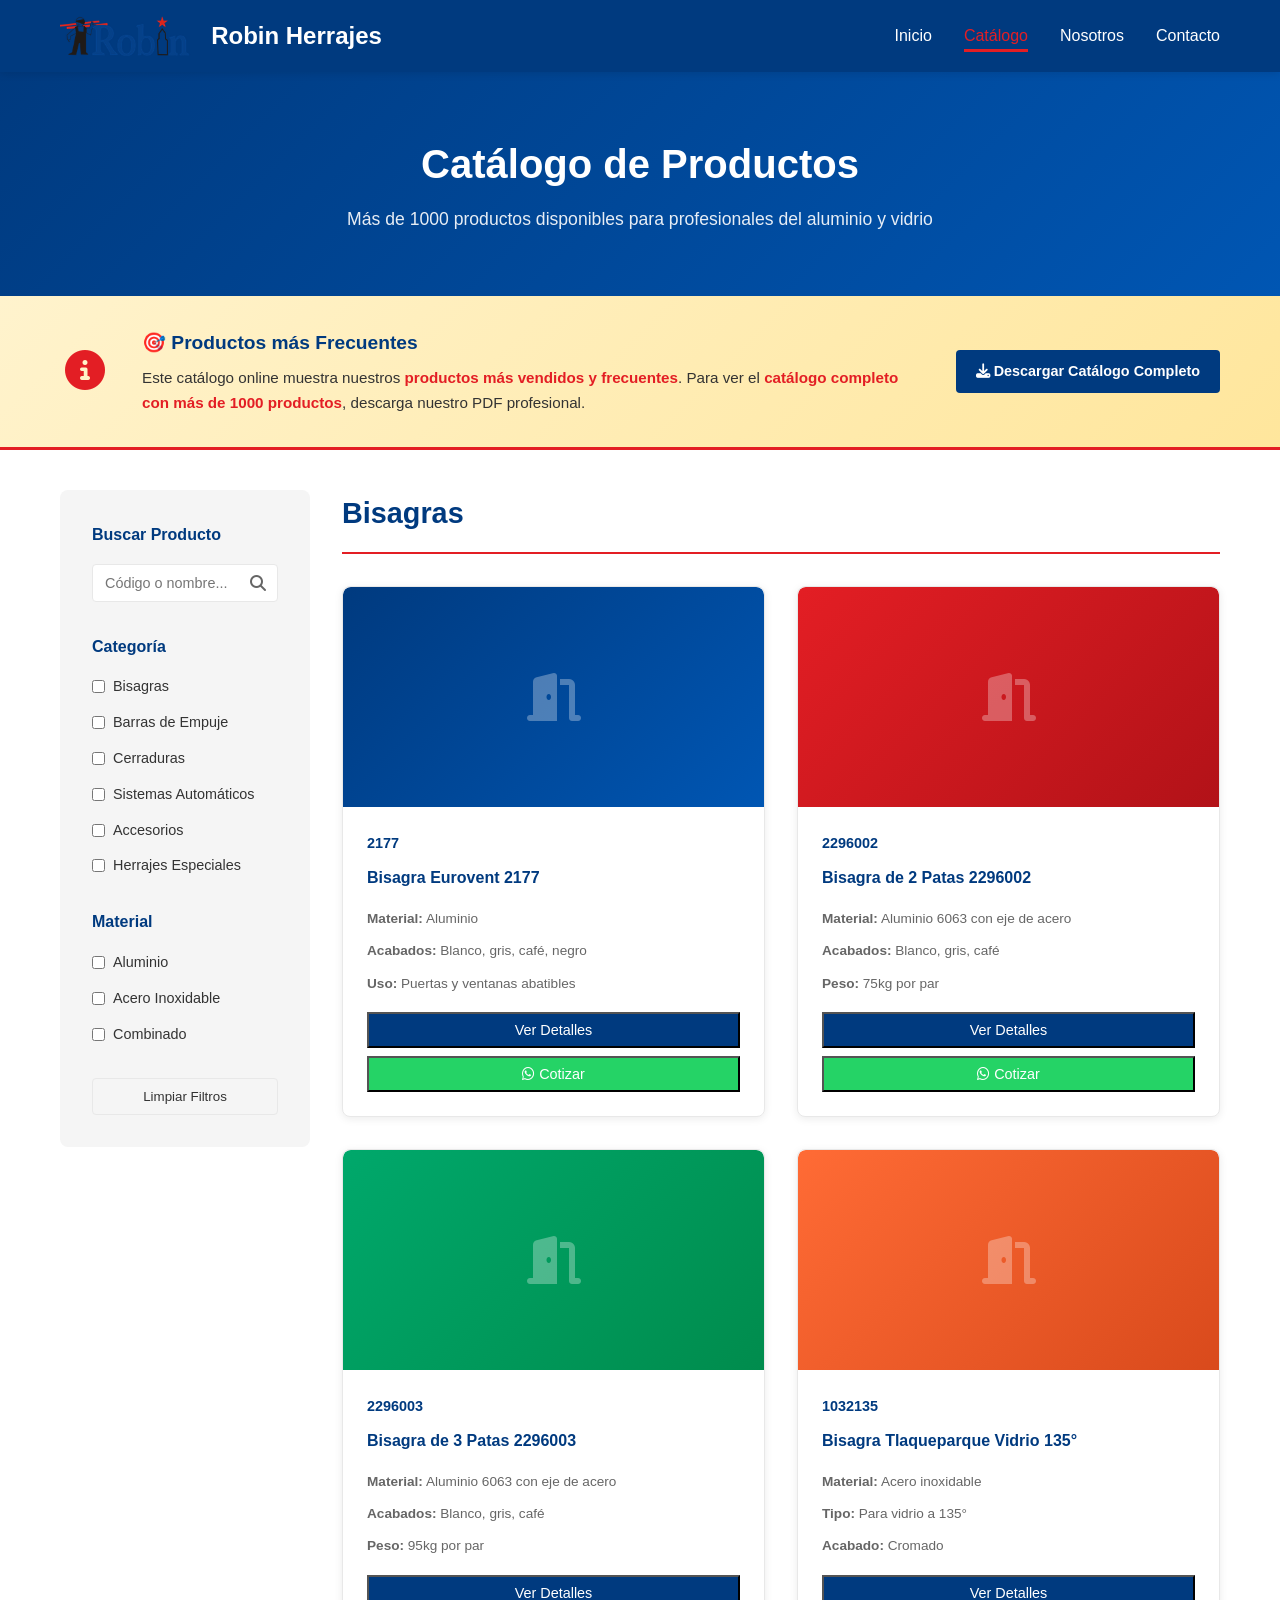
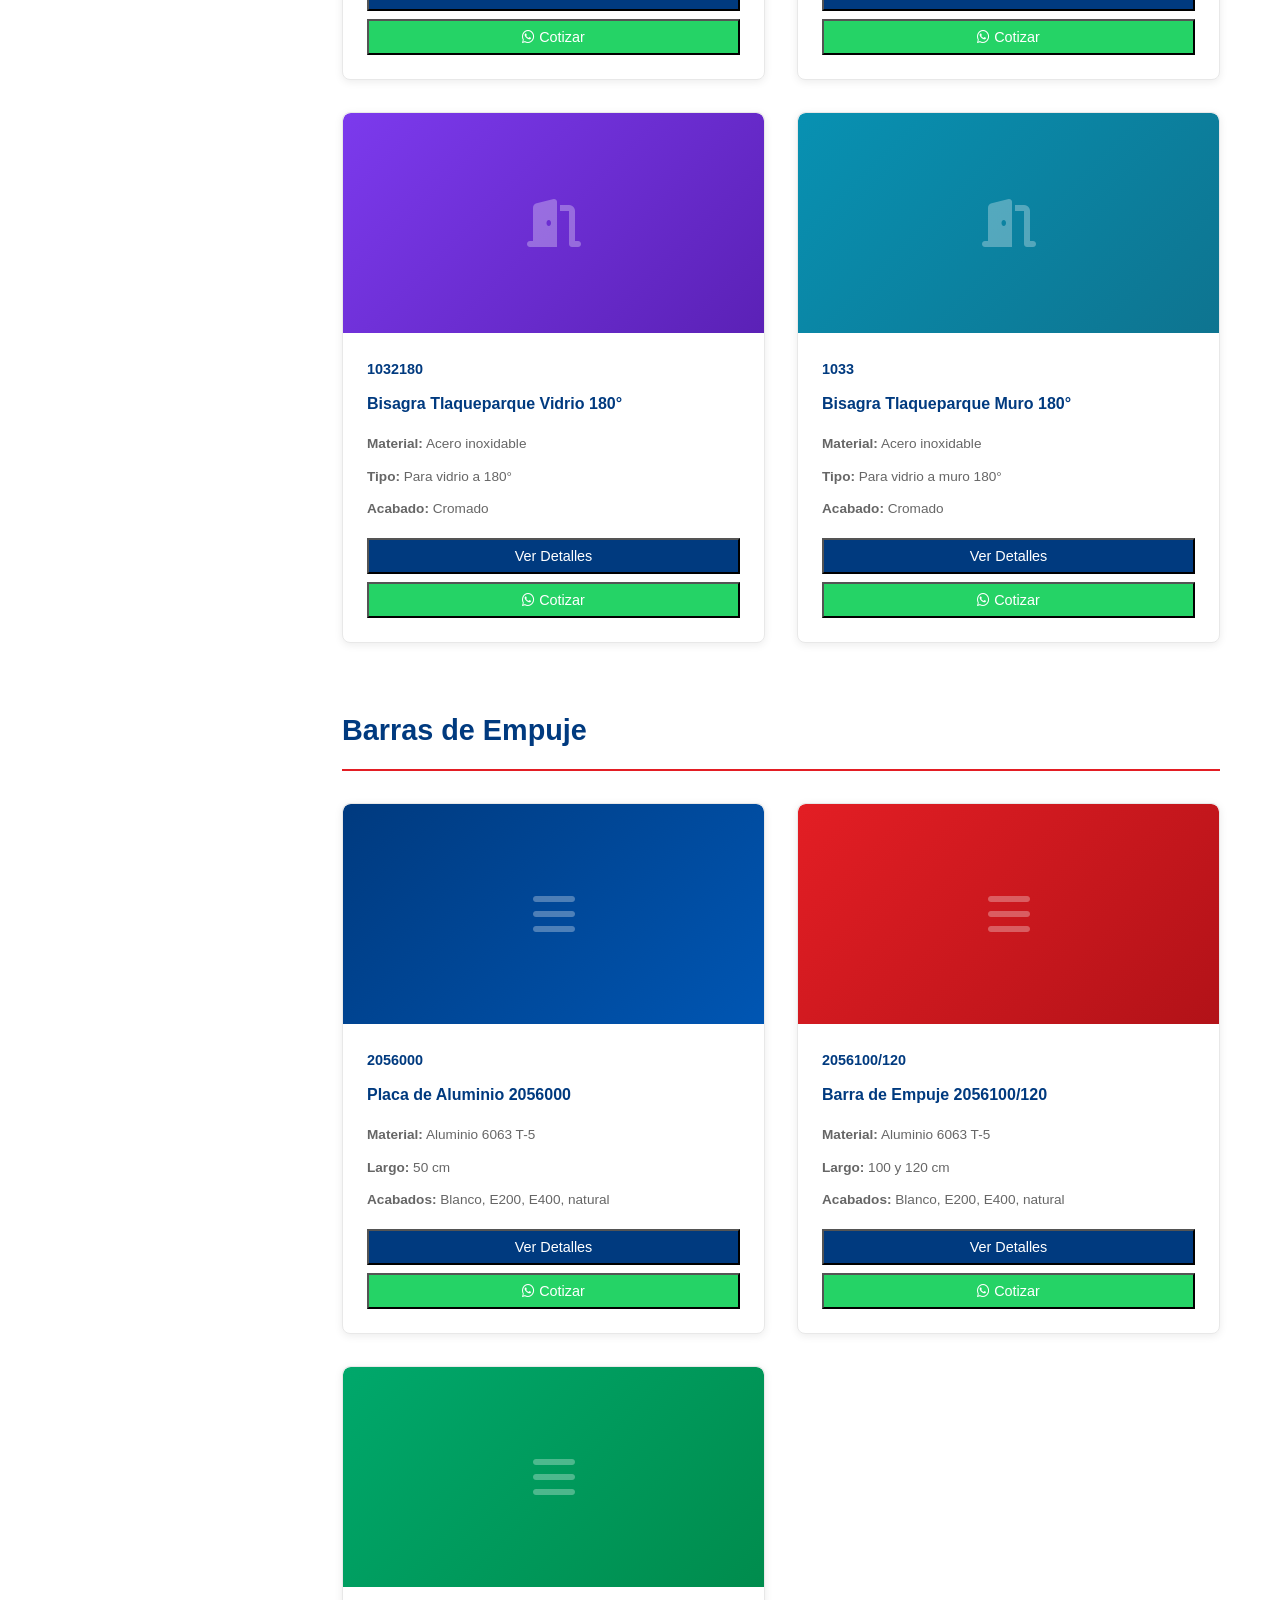
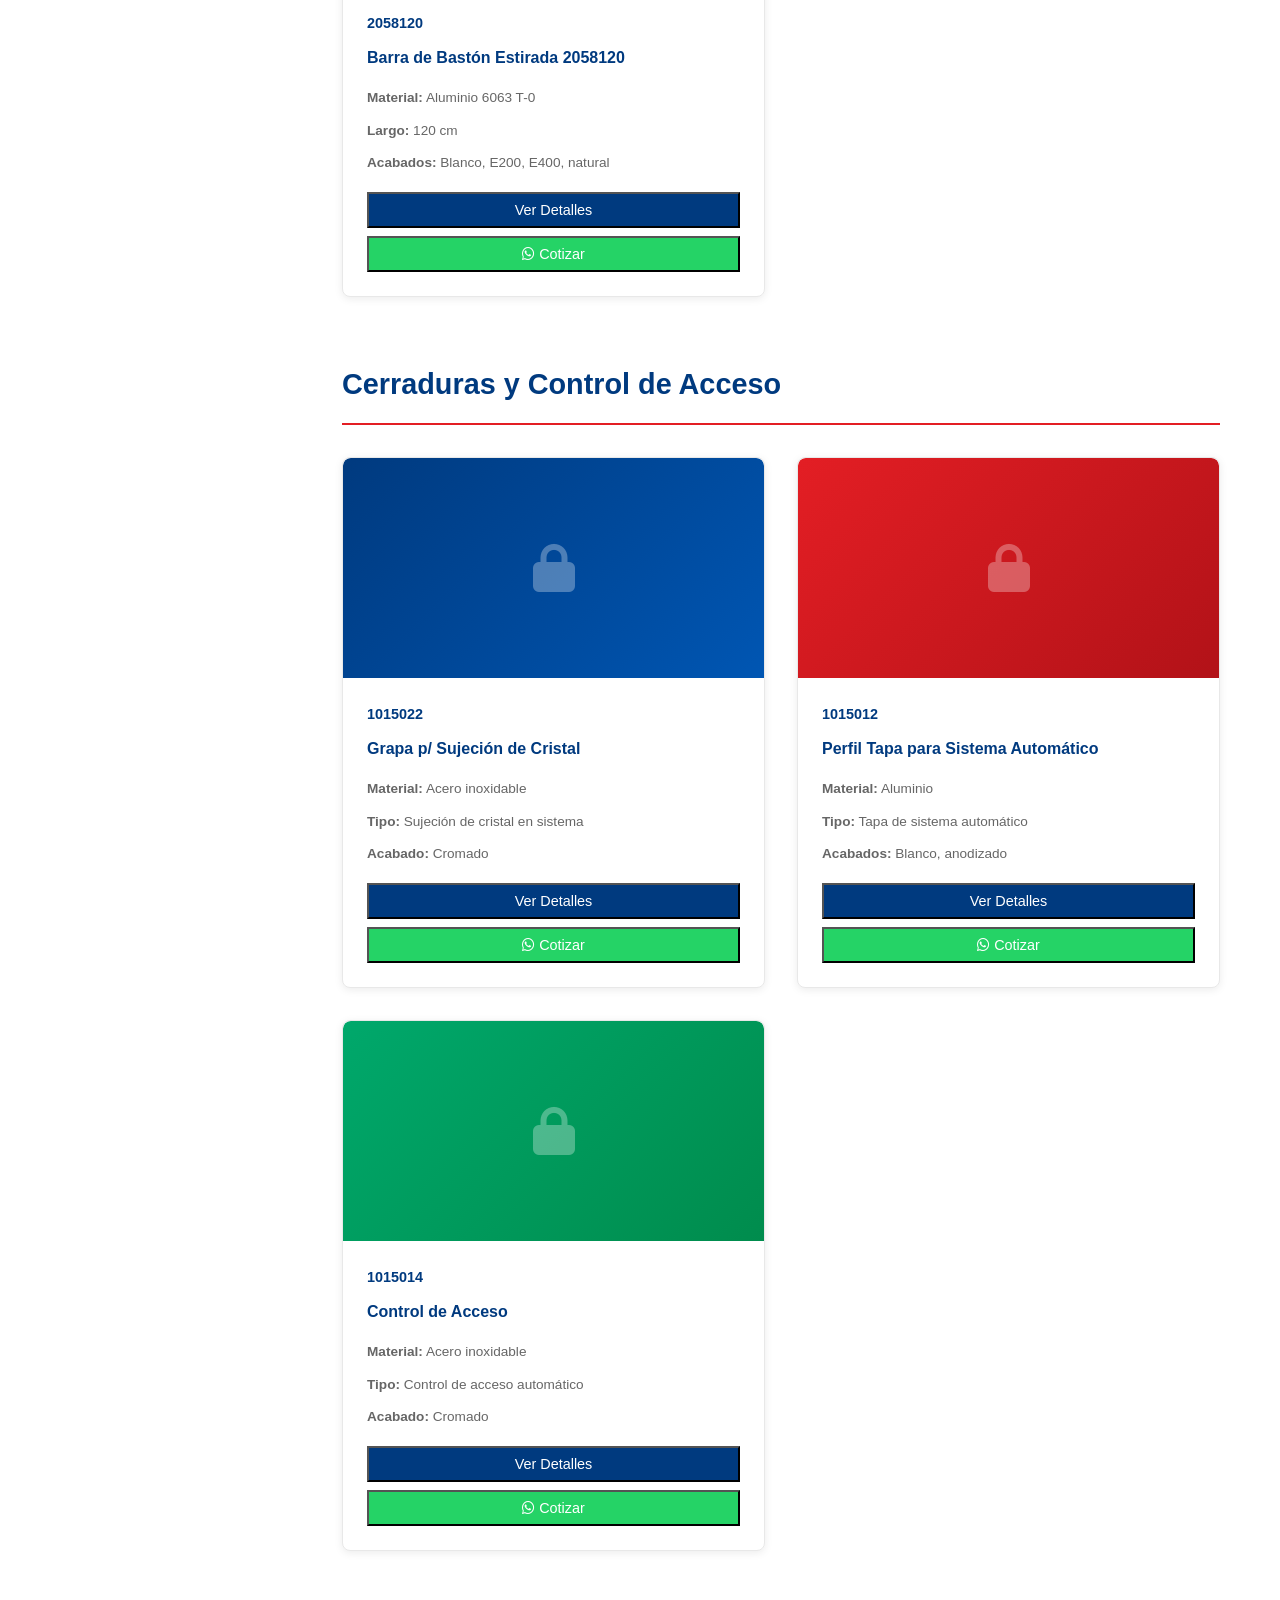
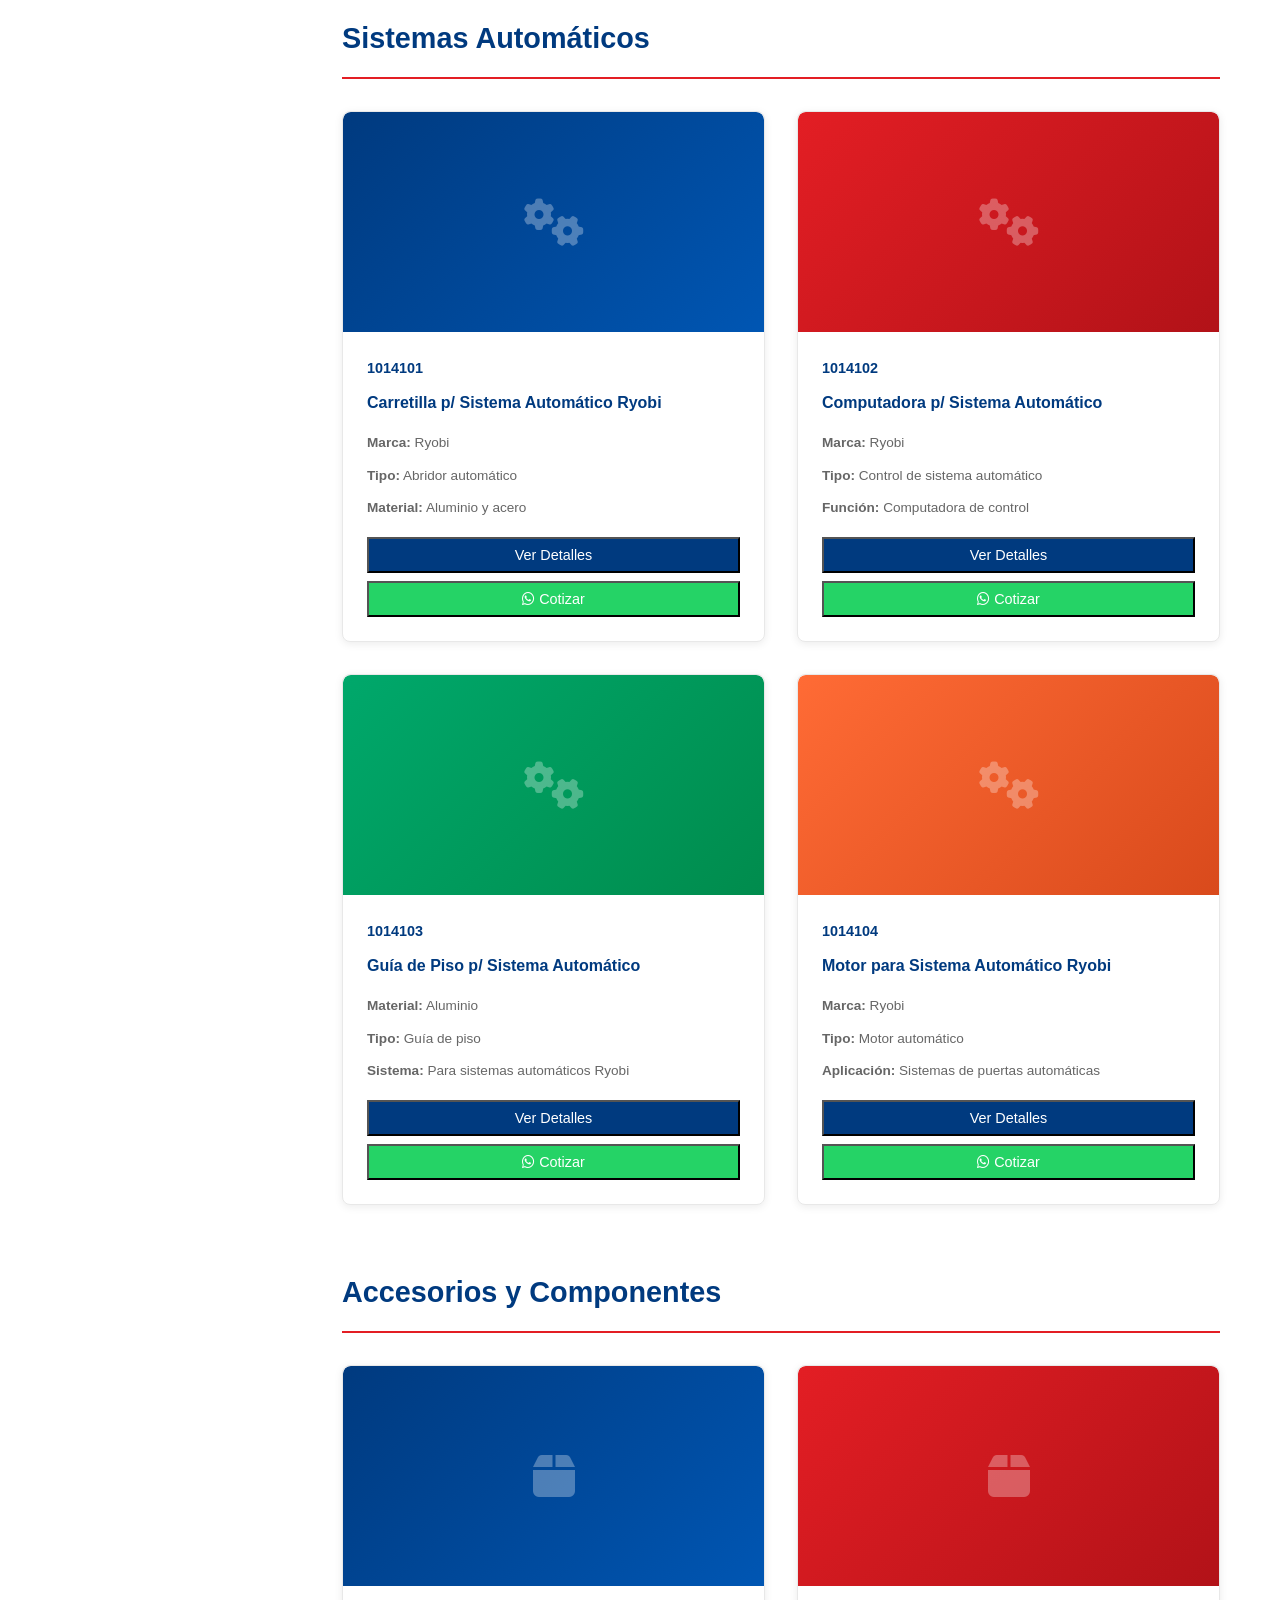
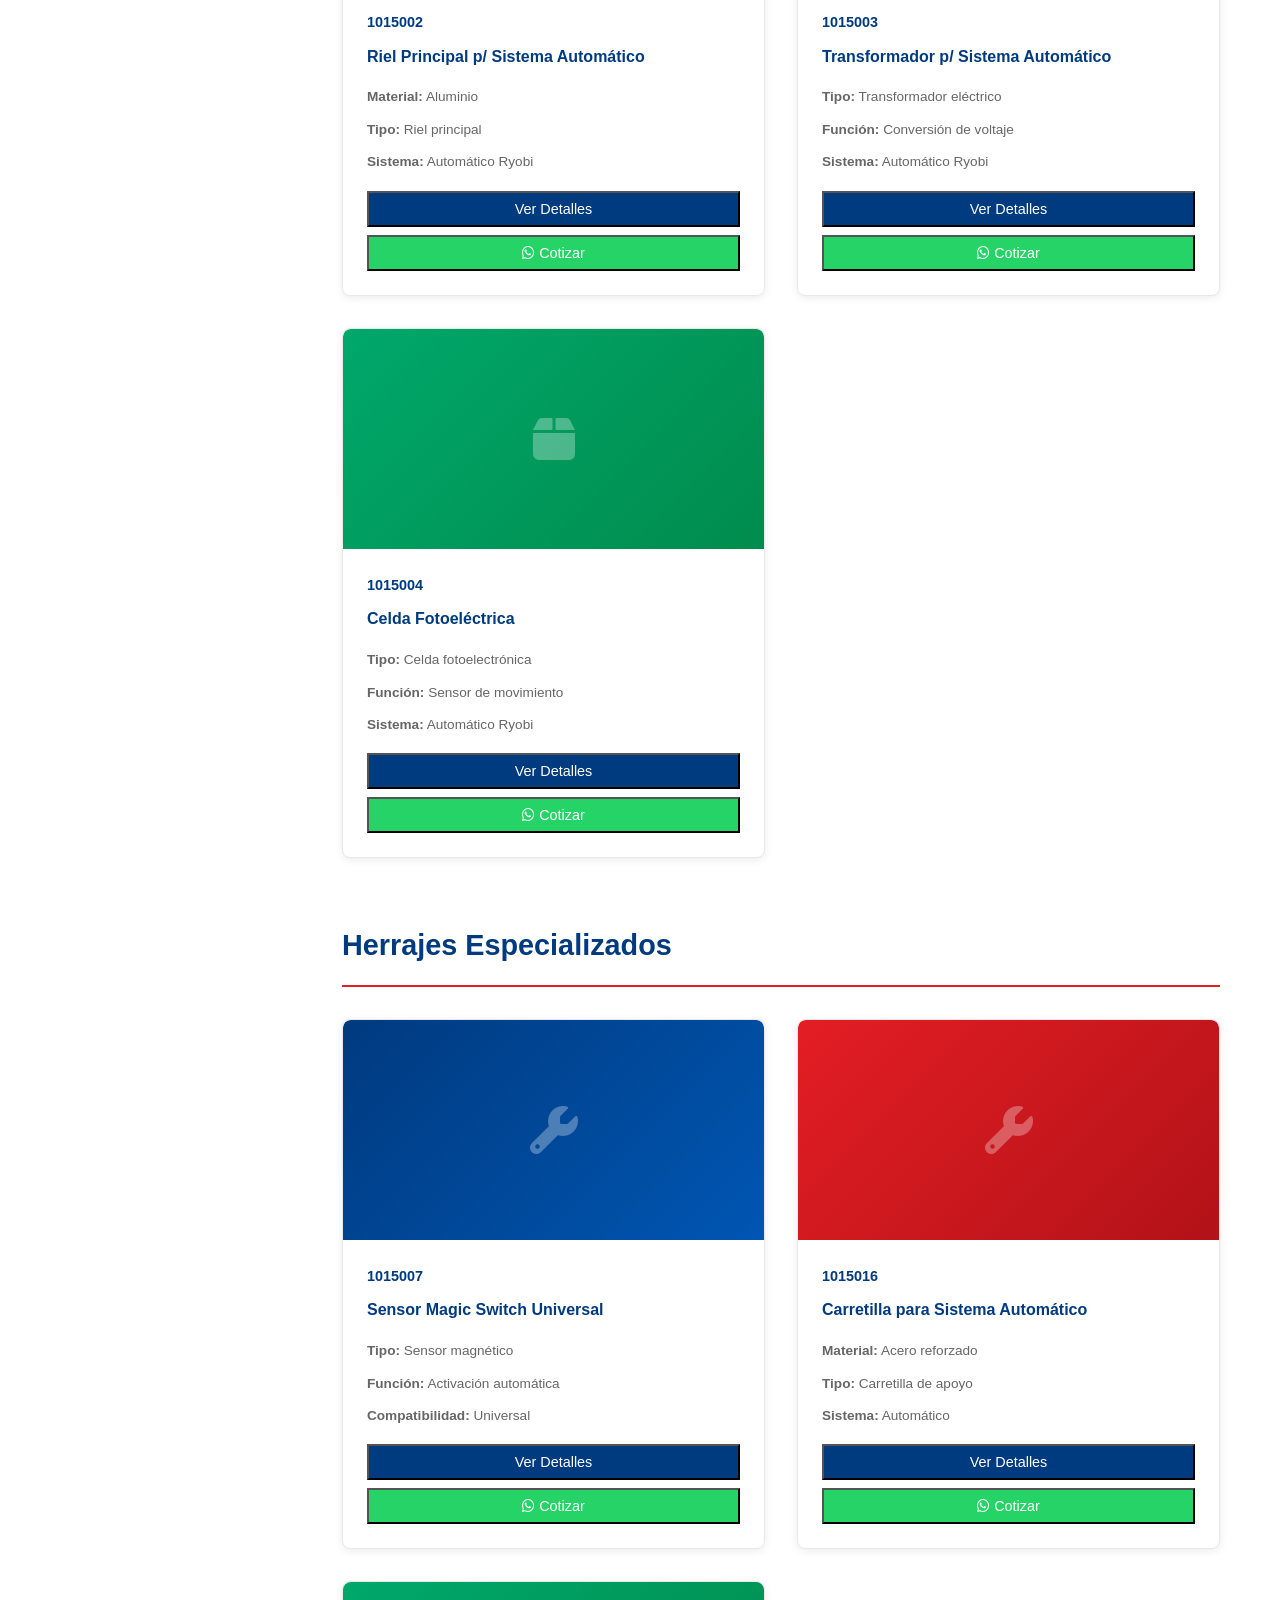
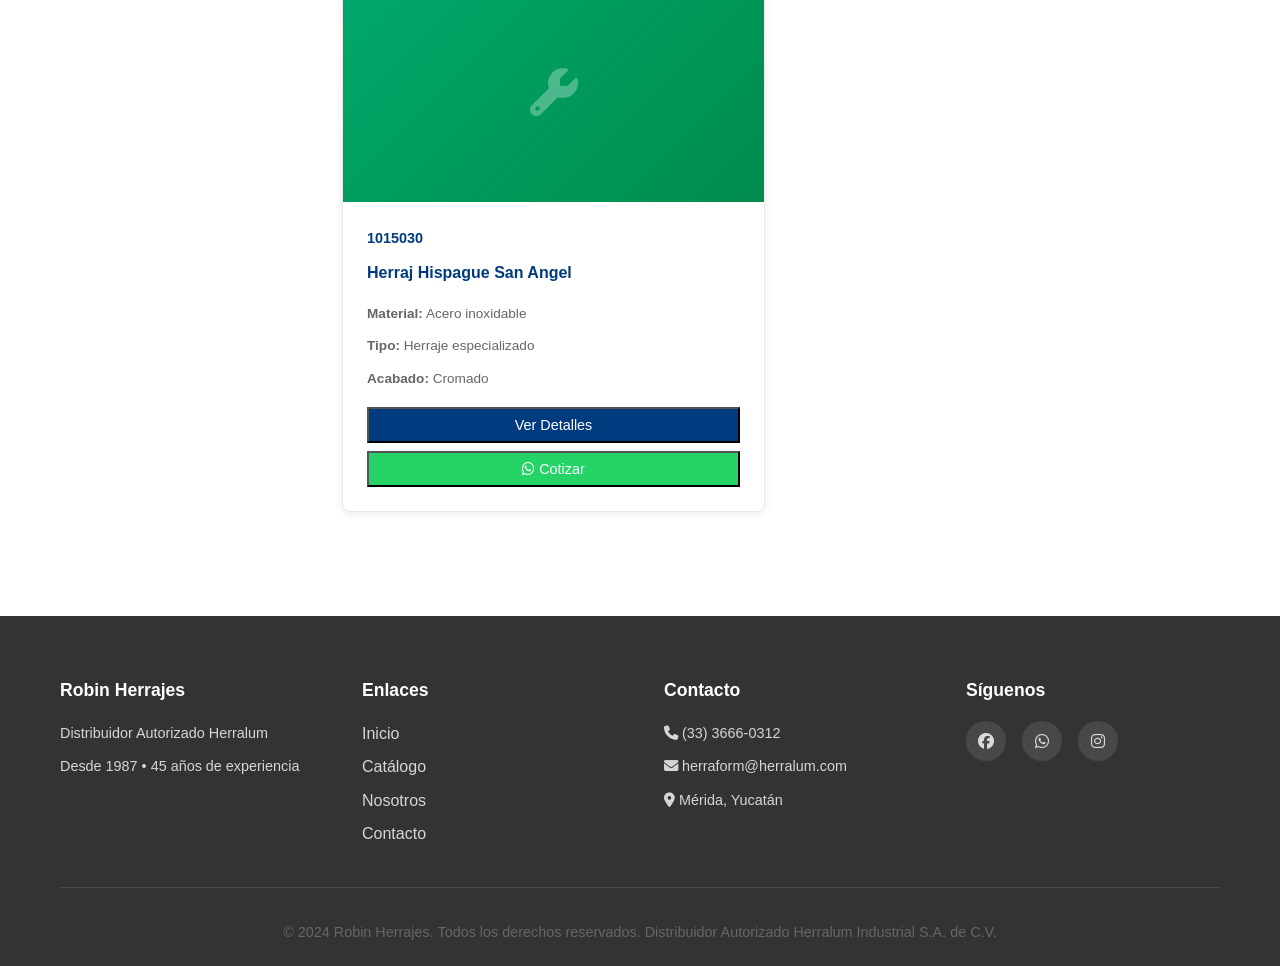
==== catalogo.html @ 3e4e1e74 "Add files via upload" ====
<!DOCTYPE html>
<html lang="es">
<head>
    <meta charset="UTF-8">
    <meta name="viewport" content="width=device-width, initial-scale=1.0">
    <meta name="description" content="Catálogo completo de herrajes para aluminio y vidrio - Robin Herrajes">
    <title>Catálogo - Robin Herrajes</title>
    <link rel="stylesheet" href="css/estilos.css">
    <link rel="stylesheet" href="https://cdnjs.cloudflare.com/ajax/libs/font-awesome/6.4.0/css/all.min.css">
</head>
<body>

<!-- HEADER -->
<header class="header">
    <nav class="navbar">
        <div class="container">
            <div class="logo">
                <img src="img/logo.png" alt="Robin" style="height: 40px; margin-right: 10px;">
                <span>Robin Herrajes</span>
            </div>
            <ul class="nav-menu">
                <li><a href="index.html">Inicio</a></li>
                <li><a href="catalogo.html" class="active">Catálogo</a></li>
                <li><a href="sobre-nosotros.html">Nosotros</a></li>
                <li><a href="contacto.html">Contacto</a></li>
            </ul>
            <div class="hamburger">
                <span></span>
                <span></span>
                <span></span>
            </div>
        </div>
    </nav>
</header>

<!-- PAGE HEADER -->
<section class="page-header">
    <div class="container">
        <h1>Catálogo de Productos</h1>
        <p>Más de 1000 productos disponibles para profesionales del aluminio y vidrio</p>
    </div>
</section>

<!-- BANNER INFORMATIVO -->
<section class="catalogo-banner-info">
    <div class="container">
        <div class="banner-content">
            <div class="banner-icon">
                <i class="fas fa-info-circle"></i>
            </div>
            <div class="banner-text">
                <h3>🎯 Productos más Frecuentes</h3>
                <p>Este catálogo online muestra nuestros <strong>productos más vendidos y frecuentes</strong>. Para ver el <strong>catálogo completo con más de 1000 productos</strong>, descarga nuestro PDF profesional.</p>
            </div>
            <div class="banner-action">
                <a href="#" class="btn btn-primary btn-sm">
                    <i class="fas fa-download"></i> Descargar Catálogo Completo
                </a>
            </div>
        </div>
    </div>
</section>

<!-- MAIN CATALOG -->
<section class="catalogo-section">
    <div class="container">
        <div class="catalogo-wrapper">
            
            <!-- SIDEBAR FILTROS -->
            <aside class="filtros-sidebar">
                <div class="filtro-group">
                    <h3>Buscar Producto</h3>
                    <div class="search-box">
                        <input type="text" id="buscador" placeholder="Código o nombre..." />
                        <i class="fas fa-search"></i>
                    </div>
                </div>

                <div class="filtro-group">
                    <h3>Categoría</h3>
                    <label class="filtro-label">
                        <input type="checkbox" class="filtro-check" value="bisagras" />
                        <span>Bisagras</span>
                    </label>
                    <label class="filtro-label">
                        <input type="checkbox" class="filtro-check" value="barras" />
                        <span>Barras de Empuje</span>
                    </label>
                    <label class="filtro-label">
                        <input type="checkbox" class="filtro-check" value="cerraduras" />
                        <span>Cerraduras</span>
                    </label>
                    <label class="filtro-label">
                        <input type="checkbox" class="filtro-check" value="sistemas" />
                        <span>Sistemas Automáticos</span>
                    </label>
                    <label class="filtro-label">
                        <input type="checkbox" class="filtro-check" value="accesorios" />
                        <span>Accesorios</span>
                    </label>
                    <label class="filtro-label">
                        <input type="checkbox" class="filtro-check" value="herrajes" />
                        <span>Herrajes Especiales</span>
                    </label>
                </div>

                <div class="filtro-group">
                    <h3>Material</h3>
                    <label class="filtro-label">
                        <input type="checkbox" class="filtro-material" value="aluminio" />
                        <span>Aluminio</span>
                    </label>
                    <label class="filtro-label">
                        <input type="checkbox" class="filtro-material" value="acero" />
                        <span>Acero Inoxidable</span>
                    </label>
                    <label class="filtro-label">
                        <input type="checkbox" class="filtro-material" value="combinado" />
                        <span>Combinado</span>
                    </label>
                </div>

                <button class="btn-limpiar" onclick="limpiarFiltros()">Limpiar Filtros</button>
            </aside>

            <!-- GRID DE PRODUCTOS -->
            <div class="catalogo-main">
                
                <!-- BISAGRAS -->
                <div class="categoria-seccion" id="bisagras">
                    <h2 class="categoria-titulo">Bisagras</h2>
                    <div class="productos-grid" id="grid-bisagras">
                        
                        <!-- Bisagra 2177 -->
                        <div class="producto-card" data-categoria="bisagras" data-material="aluminio">
                            <div class="producto-imagen">
                                <div class="placeholder-img" style="background: linear-gradient(135deg, #003A7F, #0056B3);">
                                    <i class="fas fa-door-open"></i>
                                </div>
                            </div>
                            <div class="producto-info">
                                <p class="codigo">2177</p>
                                <h4>Bisagra Eurovent 2177</h4>
                                <p class="especificacion"><strong>Material:</strong> Aluminio</p>
                                <p class="especificacion"><strong>Acabados:</strong> Blanco, gris, café, negro</p>
                                <p class="especificacion"><strong>Uso:</strong> Puertas y ventanas abatibles</p>
                                <button class="btn-info" onclick="showModal('2177', 'Bisagra Eurovent 2177', 'Aluminio', 'Puertas y ventanas abatibles', 'Blanco, gris, café, negro')">Ver Detalles</button>
                                <button class="btn-cotizar" onclick="cotizarWhatsApp('2177')"><i class="fab fa-whatsapp"></i> Cotizar</button>
                            </div>
                        </div>

                        <!-- Bisagra 2296002 -->
                        <div class="producto-card" data-categoria="bisagras" data-material="acero">
                            <div class="producto-imagen">
                                <div class="placeholder-img" style="background: linear-gradient(135deg, #E31E24, #B21218);">
                                    <i class="fas fa-door-open"></i>
                                </div>
                            </div>
                            <div class="producto-info">
                                <p class="codigo">2296002</p>
                                <h4>Bisagra de 2 Patas 2296002</h4>
                                <p class="especificacion"><strong>Material:</strong> Aluminio 6063 con eje de acero</p>
                                <p class="especificacion"><strong>Acabados:</strong> Blanco, gris, café</p>
                                <p class="especificacion"><strong>Peso:</strong> 75kg por par</p>
                                <button class="btn-info" onclick="showModal('2296002', 'Bisagra de 2 Patas 2296002', 'Aluminio 6063 con eje acero', 'Puertas y ventanas abatibles línea España 1400', 'Blanco, gris, café, negro')">Ver Detalles</button>
                                <button class="btn-cotizar" onclick="cotizarWhatsApp('2296002')"><i class="fab fa-whatsapp"></i> Cotizar</button>
                            </div>
                        </div>

                        <!-- Bisagra 2296003 -->
                        <div class="producto-card" data-categoria="bisagras" data-material="acero">
                            <div class="producto-imagen">
                                <div class="placeholder-img" style="background: linear-gradient(135deg, #00A86B, #008C4D);">
                                    <i class="fas fa-door-open"></i>
                                </div>
                            </div>
                            <div class="producto-info">
                                <p class="codigo">2296003</p>
                                <h4>Bisagra de 3 Patas 2296003</h4>
                                <p class="especificacion"><strong>Material:</strong> Aluminio 6063 con eje de acero</p>
                                <p class="especificacion"><strong>Acabados:</strong> Blanco, gris, café</p>
                                <p class="especificacion"><strong>Peso:</strong> 95kg por par</p>
                                <button class="btn-info" onclick="showModal('2296003', 'Bisagra de 3 Patas 2296003', 'Aluminio 6063 con eje acero', 'Puertas y ventanas abatibles línea España 1400', 'Blanco, gris, café, negro')">Ver Detalles</button>
                                <button class="btn-cotizar" onclick="cotizarWhatsApp('2296003')"><i class="fab fa-whatsapp"></i> Cotizar</button>
                            </div>
                        </div>

                        <!-- Bisagra 1032135 -->
                        <div class="producto-card" data-categoria="bisagras" data-material="acero">
                            <div class="producto-imagen">
                                <div class="placeholder-img" style="background: linear-gradient(135deg, #FF6B35, #D94A1C);">
                                    <i class="fas fa-door-open"></i>
                                </div>
                            </div>
                            <div class="producto-info">
                                <p class="codigo">1032135</p>
                                <h4>Bisagra Tlaqueparque Vidrio 135°</h4>
                                <p class="especificacion"><strong>Material:</strong> Acero inoxidable</p>
                                <p class="especificacion"><strong>Tipo:</strong> Para vidrio a 135°</p>
                                <p class="especificacion"><strong>Acabado:</strong> Cromado</p>
                                <button class="btn-info" onclick="showModal('1032135', 'Bisagra Tlaqueparque Vidrio', 'Acero inoxidable', 'Para vidrio a 135°', 'Cromado')">Ver Detalles</button>
                                <button class="btn-cotizar" onclick="cotizarWhatsApp('1032135')"><i class="fab fa-whatsapp"></i> Cotizar</button>
                            </div>
                        </div>

                        <!-- Bisagra 1032180 -->
                        <div class="producto-card" data-categoria="bisagras" data-material="acero">
                            <div class="producto-imagen">
                                <div class="placeholder-img" style="background: linear-gradient(135deg, #7C3AED, #5B21B6);">
                                    <i class="fas fa-door-open"></i>
                                </div>
                            </div>
                            <div class="producto-info">
                                <p class="codigo">1032180</p>
                                <h4>Bisagra Tlaqueparque Vidrio 180°</h4>
                                <p class="especificacion"><strong>Material:</strong> Acero inoxidable</p>
                                <p class="especificacion"><strong>Tipo:</strong> Para vidrio a 180°</p>
                                <p class="especificacion"><strong>Acabado:</strong> Cromado</p>
                                <button class="btn-info" onclick="showModal('1032180', 'Bisagra Tlaqueparque Vidrio 180°', 'Acero inoxidable', 'Para vidrio a 180°', 'Cromado')">Ver Detalles</button>
                                <button class="btn-cotizar" onclick="cotizarWhatsApp('1032180')"><i class="fab fa-whatsapp"></i> Cotizar</button>
                            </div>
                        </div>

                        <!-- Bisagra 1033 Muro -->
                        <div class="producto-card" data-categoria="bisagras" data-material="acero">
                            <div class="producto-imagen">
                                <div class="placeholder-img" style="background: linear-gradient(135deg, #0891B2, #0E7490);">
                                    <i class="fas fa-door-open"></i>
                                </div>
                            </div>
                            <div class="producto-info">
                                <p class="codigo">1033</p>
                                <h4>Bisagra Tlaqueparque Muro 180°</h4>
                                <p class="especificacion"><strong>Material:</strong> Acero inoxidable</p>
                                <p class="especificacion"><strong>Tipo:</strong> Para vidrio a muro 180°</p>
                                <p class="especificacion"><strong>Acabado:</strong> Cromado</p>
                                <button class="btn-info" onclick="showModal('1033', 'Bisagra Tlaqueparque Muro', 'Acero inoxidable', 'Para vidrio a muro 180°', 'Cromado')">Ver Detalles</button>
                                <button class="btn-cotizar" onclick="cotizarWhatsApp('1033')"><i class="fab fa-whatsapp"></i> Cotizar</button>
                            </div>
                        </div>

                    </div>
                </div>

                <!-- BARRAS DE EMPUJE -->
                <div class="categoria-seccion" id="barras">
                    <h2 class="categoria-titulo">Barras de Empuje</h2>
                    <div class="productos-grid" id="grid-barras">
                        
                        <!-- Placa 2056000 -->
                        <div class="producto-card" data-categoria="barras" data-material="aluminio">
                            <div class="producto-imagen">
                                <div class="placeholder-img" style="background: linear-gradient(135deg, #003A7F, #0056B3);">
                                    <i class="fas fa-bars"></i>
                                </div>
                            </div>
                            <div class="producto-info">
                                <p class="codigo">2056000</p>
                                <h4>Placa de Aluminio 2056000</h4>
                                <p class="especificacion"><strong>Material:</strong> Aluminio 6063 T-5</p>
                                <p class="especificacion"><strong>Largo:</strong> 50 cm</p>
                                <p class="especificacion"><strong>Acabados:</strong> Blanco, E200, E400, natural</p>
                                <button class="btn-info" onclick="showModal('2056000', 'Placa de Aluminio 2056000', 'Aluminio 6063 T-5', 'Barra de empuje 2056100/120', 'Blanco, E200, E400, natural')">Ver Detalles</button>
                                <button class="btn-cotizar" onclick="cotizarWhatsApp('2056000')"><i class="fab fa-whatsapp"></i> Cotizar</button>
                            </div>
                        </div>

                        <!-- Barra 2056100/120 -->
                        <div class="producto-card" data-categoria="barras" data-material="aluminio">
                            <div class="producto-imagen">
                                <div class="placeholder-img" style="background: linear-gradient(135deg, #E31E24, #B21218);">
                                    <i class="fas fa-bars"></i>
                                </div>
                            </div>
                            <div class="producto-info">
                                <p class="codigo">2056100/120</p>
                                <h4>Barra de Empuje 2056100/120</h4>
                                <p class="especificacion"><strong>Material:</strong> Aluminio 6063 T-5</p>
                                <p class="especificacion"><strong>Largo:</strong> 100 y 120 cm</p>
                                <p class="especificacion"><strong>Acabados:</strong> Blanco, E200, E400, natural</p>
                                <button class="btn-info" onclick="showModal('2056100/120', 'Barra de Empuje 2056100/120', 'Aluminio 6063 T-5', 'Complemento de placa 2056000', 'Blanco, E200, E400, natural')">Ver Detalles</button>
                                <button class="btn-cotizar" onclick="cotizarWhatsApp('2056100')"><i class="fab fa-whatsapp"></i> Cotizar</button>
                            </div>
                        </div>

                        <!-- Barra 2058120 -->
                        <div class="producto-card" data-categoria="barras" data-material="aluminio">
                            <div class="producto-imagen">
                                <div class="placeholder-img" style="background: linear-gradient(135deg, #00A86B, #008C4D);">
                                    <i class="fas fa-bars"></i>
                                </div>
                            </div>
                            <div class="producto-info">
                                <p class="codigo">2058120</p>
                                <h4>Barra de Bastón Estirada 2058120</h4>
                                <p class="especificacion"><strong>Material:</strong> Aluminio 6063 T-0</p>
                                <p class="especificacion"><strong>Largo:</strong> 120 cm</p>
                                <p class="especificacion"><strong>Acabados:</strong> Blanco, E200, E400, natural</p>
                                <button class="btn-info" onclick="showModal('2058120', 'Barra de Bastón Estirada', 'Aluminio 6063 T-0', 'Sistema de barra de bastón', 'Blanco, E200, E400, natural')">Ver Detalles</button>
                                <button class="btn-cotizar" onclick="cotizarWhatsApp('2058120')"><i class="fab fa-whatsapp"></i> Cotizar</button>
                            </div>
                        </div>

                    </div>
                </div>

                <!-- CERRADURAS -->
                <div class="categoria-seccion" id="cerraduras">
                    <h2 class="categoria-titulo">Cerraduras y Control de Acceso</h2>
                    <div class="productos-grid" id="grid-cerraduras">
                        
                        <!-- Cierre 1015022 -->
                        <div class="producto-card" data-categoria="cerraduras" data-material="acero">
                            <div class="producto-imagen">
                                <div class="placeholder-img" style="background: linear-gradient(135deg, #003A7F, #0056B3);">
                                    <i class="fas fa-lock"></i>
                                </div>
                            </div>
                            <div class="producto-info">
                                <p class="codigo">1015022</p>
                                <h4>Grapa p/ Sujeción de Cristal</h4>
                                <p class="especificacion"><strong>Material:</strong> Acero inoxidable</p>
                                <p class="especificacion"><strong>Tipo:</strong> Sujeción de cristal en sistema</p>
                                <p class="especificacion"><strong>Acabado:</strong> Cromado</p>
                                <button class="btn-info" onclick="showModal('1015022', 'Grapa p/ Sujeción de Cristal', 'Acero inoxidable', 'Sujeción de cristal en sistema', 'Cromado')">Ver Detalles</button>
                                <button class="btn-cotizar" onclick="cotizarWhatsApp('1015022')"><i class="fab fa-whatsapp"></i> Cotizar</button>
                            </div>
                        </div>

                        <!-- Sensor 1015012 -->
                        <div class="producto-card" data-categoria="cerraduras" data-material="acero">
                            <div class="producto-imagen">
                                <div class="placeholder-img" style="background: linear-gradient(135deg, #E31E24, #B21218);">
                                    <i class="fas fa-lock"></i>
                                </div>
                            </div>
                            <div class="producto-info">
                                <p class="codigo">1015012</p>
                                <h4>Perfil Tapa para Sistema Automático</h4>
                                <p class="especificacion"><strong>Material:</strong> Aluminio</p>
                                <p class="especificacion"><strong>Tipo:</strong> Tapa de sistema automático</p>
                                <p class="especificacion"><strong>Acabados:</strong> Blanco, anodizado</p>
                                <button class="btn-info" onclick="showModal('1015012', 'Perfil Tapa para Sistema Automático', 'Aluminio', 'Tapa de sistema automático', 'Blanco, anodizado')">Ver Detalles</button>
                                <button class="btn-cotizar" onclick="cotizarWhatsApp('1015012')"><i class="fab fa-whatsapp"></i> Cotizar</button>
                            </div>
                        </div>

                        <!-- Sensor 1015014 -->
                        <div class="producto-card" data-categoria="cerraduras" data-material="acero">
                            <div class="producto-imagen">
                                <div class="placeholder-img" style="background: linear-gradient(135deg, #00A86B, #008C4D);">
                                    <i class="fas fa-lock"></i>
                                </div>
                            </div>
                            <div class="producto-info">
                                <p class="codigo">1015014</p>
                                <h4>Control de Acceso</h4>
                                <p class="especificacion"><strong>Material:</strong> Acero inoxidable</p>
                                <p class="especificacion"><strong>Tipo:</strong> Control de acceso automático</p>
                                <p class="especificacion"><strong>Acabado:</strong> Cromado</p>
                                <button class="btn-info" onclick="showModal('1015014', 'Control de Acceso', 'Acero inoxidable', 'Control de acceso automático', 'Cromado')">Ver Detalles</button>
                                <button class="btn-cotizar" onclick="cotizarWhatsApp('1015014')"><i class="fab fa-whatsapp"></i> Cotizar</button>
                            </div>
                        </div>

                    </div>
                </div>

                <!-- SISTEMAS AUTOMÁTICOS -->
                <div class="categoria-seccion" id="sistemas">
                    <h2 class="categoria-titulo">Sistemas Automáticos</h2>
                    <div class="productos-grid" id="grid-sistemas">
                        
                        <!-- Sistema 1014101 -->
                        <div class="producto-card" data-categoria="sistemas" data-material="combinado">
                            <div class="producto-imagen">
                                <div class="placeholder-img" style="background: linear-gradient(135deg, #003A7F, #0056B3);">
                                    <i class="fas fa-cogs"></i>
                                </div>
                            </div>
                            <div class="producto-info">
                                <p class="codigo">1014101</p>
                                <h4>Carretilla p/ Sistema Automático Ryobi</h4>
                                <p class="especificacion"><strong>Marca:</strong> Ryobi</p>
                                <p class="especificacion"><strong>Tipo:</strong> Abridor automático</p>
                                <p class="especificacion"><strong>Material:</strong> Aluminio y acero</p>
                                <button class="btn-info" onclick="showModal('1014101', 'Sistema Automático Ryobi 1014101', 'Aluminio y acero', 'Abridor automático para puertas', 'Estándar')">Ver Detalles</button>
                                <button class="btn-cotizar" onclick="cotizarWhatsApp('1014101')"><i class="fab fa-whatsapp"></i> Cotizar</button>
                            </div>
                        </div>

                        <!-- Sistema 1014102 -->
                        <div class="producto-card" data-categoria="sistemas" data-material="combinado">
                            <div class="producto-imagen">
                                <div class="placeholder-img" style="background: linear-gradient(135deg, #E31E24, #B21218);">
                                    <i class="fas fa-cogs"></i>
                                </div>
                            </div>
                            <div class="producto-info">
                                <p class="codigo">1014102</p>
                                <h4>Computadora p/ Sistema Automático</h4>
                                <p class="especificacion"><strong>Marca:</strong> Ryobi</p>
                                <p class="especificacion"><strong>Tipo:</strong> Control de sistema automático</p>
                                <p class="especificacion"><strong>Función:</strong> Computadora de control</p>
                                <button class="btn-info" onclick="showModal('1014102', 'Computadora p/ Sistema Automático', 'Electrónica', 'Control de sistema automático', 'Estándar')">Ver Detalles</button>
                                <button class="btn-cotizar" onclick="cotizarWhatsApp('1014102')"><i class="fab fa-whatsapp"></i> Cotizar</button>
                            </div>
                        </div>

                        <!-- Sistema 1014103 -->
                        <div class="producto-card" data-categoria="sistemas" data-material="aluminio">
                            <div class="producto-imagen">
                                <div class="placeholder-img" style="background: linear-gradient(135deg, #00A86B, #008C4D);">
                                    <i class="fas fa-cogs"></i>
                                </div>
                            </div>
                            <div class="producto-info">
                                <p class="codigo">1014103</p>
                                <h4>Guía de Piso p/ Sistema Automático</h4>
                                <p class="especificacion"><strong>Material:</strong> Aluminio</p>
                                <p class="especificacion"><strong>Tipo:</strong> Guía de piso</p>
                                <p class="especificacion"><strong>Sistema:</strong> Para sistemas automáticos Ryobi</p>
                                <button class="btn-info" onclick="showModal('1014103', 'Guía de Piso p/ Sistema Automático', 'Aluminio', 'Guía de piso para sistemas automáticos', 'Estándar')">Ver Detalles</button>
                                <button class="btn-cotizar" onclick="cotizarWhatsApp('1014103')"><i class="fab fa-whatsapp"></i> Cotizar</button>
                            </div>
                        </div>

                        <!-- Sistema 1014104 -->
                        <div class="producto-card" data-categoria="sistemas" data-material="aluminio">
                            <div class="producto-imagen">
                                <div class="placeholder-img" style="background: linear-gradient(135deg, #FF6B35, #D94A1C);">
                                    <i class="fas fa-cogs"></i>
                                </div>
                            </div>
                            <div class="producto-info">
                                <p class="codigo">1014104</p>
                                <h4>Motor para Sistema Automático Ryobi</h4>
                                <p class="especificacion"><strong>Marca:</strong> Ryobi</p>
                                <p class="especificacion"><strong>Tipo:</strong> Motor automático</p>
                                <p class="especificacion"><strong>Aplicación:</strong> Sistemas de puertas automáticas</p>
                                <button class="btn-info" onclick="showModal('1014104', 'Motor para Sistema Automático', 'Acero/Aluminio', 'Motor para sistemas automáticos', 'Estándar')">Ver Detalles</button>
                                <button class="btn-cotizar" onclick="cotizarWhatsApp('1014104')"><i class="fab fa-whatsapp"></i> Cotizar</button>
                            </div>
                        </div>

                    </div>
                </div>

                <!-- ACCESORIOS -->
                <div class="categoria-seccion" id="accesorios">
                    <h2 class="categoria-titulo">Accesorios y Componentes</h2>
                    <div class="productos-grid" id="grid-accesorios">
                        
                        <!-- Sensor 1015002 -->
                        <div class="producto-card" data-categoria="accesorios" data-material="acero">
                            <div class="producto-imagen">
                                <div class="placeholder-img" style="background: linear-gradient(135deg, #003A7F, #0056B3);">
                                    <i class="fas fa-box"></i>
                                </div>
                            </div>
                            <div class="producto-info">
                                <p class="codigo">1015002</p>
                                <h4>Riel Principal p/ Sistema Automático</h4>
                                <p class="especificacion"><strong>Material:</strong> Aluminio</p>
                                <p class="especificacion"><strong>Tipo:</strong> Riel principal</p>
                                <p class="especificacion"><strong>Sistema:</strong> Automático Ryobi</p>
                                <button class="btn-info" onclick="showModal('1015002', 'Riel Principal p/ Sistema Automático', 'Aluminio', 'Riel principal para sistemas automáticos', 'Estándar')">Ver Detalles</button>
                                <button class="btn-cotizar" onclick="cotizarWhatsApp('1015002')"><i class="fab fa-whatsapp"></i> Cotizar</button>
                            </div>
                        </div>

                        <!-- Transformador 1015003 -->
                        <div class="producto-card" data-categoria="accesorios" data-material="combinado">
                            <div class="producto-imagen">
                                <div class="placeholder-img" style="background: linear-gradient(135deg, #E31E24, #B21218);">
                                    <i class="fas fa-box"></i>
                                </div>
                            </div>
                            <div class="producto-info">
                                <p class="codigo">1015003</p>
                                <h4>Transformador p/ Sistema Automático</h4>
                                <p class="especificacion"><strong>Tipo:</strong> Transformador eléctrico</p>
                                <p class="especificacion"><strong>Función:</strong> Conversión de voltaje</p>
                                <p class="especificacion"><strong>Sistema:</strong> Automático Ryobi</p>
                                <button class="btn-info" onclick="showModal('1015003', 'Transformador p/ Sistema Automático', 'Cobre/Acero', 'Transformador para sistemas automáticos', 'Estándar')">Ver Detalles</button>
                                <button class="btn-cotizar" onclick="cotizarWhatsApp('1015003')"><i class="fab fa-whatsapp"></i> Cotizar</button>
                            </div>
                        </div>

                        <!-- Celda 1015004 -->
                        <div class="producto-card" data-categoria="accesorios" data-material="aluminio">
                            <div class="producto-imagen">
                                <div class="placeholder-img" style="background: linear-gradient(135deg, #00A86B, #008C4D);">
                                    <i class="fas fa-box"></i>
                                </div>
                            </div>
                            <div class="producto-info">
                                <p class="codigo">1015004</p>
                                <h4>Celda Fotoeléctrica</h4>
                                <p class="especificacion"><strong>Tipo:</strong> Celda fotoelectrónica</p>
                                <p class="especificacion"><strong>Función:</strong> Sensor de movimiento</p>
                                <p class="especificacion"><strong>Sistema:</strong> Automático Ryobi</p>
                                <button class="btn-info" onclick="showModal('1015004', 'Celda Fotoeléctrica', 'Plástico/Electrónica', 'Sensor de movimiento', 'Blanco/Gris')">Ver Detalles</button>
                                <button class="btn-cotizar" onclick="cotizarWhatsApp('1015004')"><i class="fab fa-whatsapp"></i> Cotizar</button>
                            </div>
                        </div>

                    </div>
                </div>

                <!-- HERRAJES ESPECIALIZADOS -->
                <div class="categoria-seccion" id="herrajes">
                    <h2 class="categoria-titulo">Herrajes Especializados</h2>
                    <div class="productos-grid" id="grid-herrajes">
                        
                        <!-- Sensor 1015007 -->
                        <div class="producto-card" data-categoria="herrajes" data-material="acero">
                            <div class="producto-imagen">
                                <div class="placeholder-img" style="background: linear-gradient(135deg, #003A7F, #0056B3);">
                                    <i class="fas fa-wrench"></i>
                                </div>
                            </div>
                            <div class="producto-info">
                                <p class="codigo">1015007</p>
                                <h4>Sensor Magic Switch Universal</h4>
                                <p class="especificacion"><strong>Tipo:</strong> Sensor magnético</p>
                                <p class="especificacion"><strong>Función:</strong> Activación automática</p>
                                <p class="especificacion"><strong>Compatibilidad:</strong> Universal</p>
                                <button class="btn-info" onclick="showModal('1015007', 'Sensor Magic Switch Universal', 'Plástico/Metal', 'Sensor magnético universal', 'Estándar')">Ver Detalles</button>
                                <button class="btn-cotizar" onclick="cotizarWhatsApp('1015007')"><i class="fab fa-whatsapp"></i> Cotizar</button>
                            </div>
                        </div>

                        <!-- Sensor 1015016 -->
                        <div class="producto-card" data-categoria="herrajes" data-material="acero">
                            <div class="producto-imagen">
                                <div class="placeholder-img" style="background: linear-gradient(135deg, #E31E24, #B21218);">
                                    <i class="fas fa-wrench"></i>
                                </div>
                            </div>
                            <div class="producto-info">
                                <p class="codigo">1015016</p>
                                <h4>Carretilla para Sistema Automático</h4>
                                <p class="especificacion"><strong>Material:</strong> Acero reforzado</p>
                                <p class="especificacion"><strong>Tipo:</strong> Carretilla de apoyo</p>
                                <p class="especificacion"><strong>Sistema:</strong> Automático</p>
                                <button class="btn-info" onclick="showModal('1015016', 'Carretilla para Sistema Automático', 'Acero reforzado', 'Carretilla de soporte automático', 'Cromado')">Ver Detalles</button>
                                <button class="btn-cotizar" onclick="cotizarWhatsApp('1015016')"><i class="fab fa-whatsapp"></i> Cotizar</button>
                            </div>
                        </div>

                        <!-- Perno 1015030 -->
                        <div class="producto-card" data-categoria="herrajes" data-material="acero">
                            <div class="producto-imagen">
                                <div class="placeholder-img" style="background: linear-gradient(135deg, #00A86B, #008C4D);">
                                    <i class="fas fa-wrench"></i>
                                </div>
                            </div>
                            <div class="producto-info">
                                <p class="codigo">1015030</p>
                                <h4>Herraj Hispague San Angel</h4>
                                <p class="especificacion"><strong>Material:</strong> Acero inoxidable</p>
                                <p class="especificacion"><strong>Tipo:</strong> Herraje especializado</p>
                                <p class="especificacion"><strong>Acabado:</strong> Cromado</p>
                                <button class="btn-info" onclick="showModal('1015030', 'Herraj Hispague San Angel', 'Acero inoxidable', 'Herraje especializado', 'Cromado')">Ver Detalles</button>
                                <button class="btn-cotizar" onclick="cotizarWhatsApp('1015030')"><i class="fab fa-whatsapp"></i> Cotizar</button>
                            </div>
                        </div>

                    </div>
                </div>

            </div>

        </div>
    </div>
</section>

<!-- FOOTER -->
<footer class="footer">
    <div class="container">
        <div class="footer-grid">
            <div class="footer-section">
                <h4>Robin Herrajes</h4>
                <p>Distribuidor Autorizado Herralum</p>
                <p class="footer-year">Desde 1987 • 45 años de experiencia</p>
            </div>

            <div class="footer-section">
                <h4>Enlaces</h4>
                <ul>
                    <li><a href="index.html">Inicio</a></li>
                    <li><a href="catalogo.html">Catálogo</a></li>
                    <li><a href="sobre-nosotros.html">Nosotros</a></li>
                    <li><a href="contacto.html">Contacto</a></li>
                </ul>
            </div>

            <div class="footer-section">
                <h4>Contacto</h4>
                <p><i class="fas fa-phone"></i> (33) 3666-0312</p>
                <p><i class="fas fa-envelope"></i> herraform@herralum.com</p>
                <p><i class="fas fa-map-marker-alt"></i> Mérida, Yucatán</p>
            </div>

            <div class="footer-section">
                <h4>Síguenos</h4>
                <div class="social-links">
                    <a href="#" title="Facebook"><i class="fab fa-facebook"></i></a>
                    <a href="#" title="WhatsApp"><i class="fab fa-whatsapp"></i></a>
                    <a href="#" title="Instagram"><i class="fab fa-instagram"></i></a>
                </div>
            </div>
        </div>

        <div class="footer-bottom">
            <p>&copy; 2024 Robin Herrajes. Todos los derechos reservados. Distribuidor Autorizado Herralum Industrial S.A. de C.V.</p>
        </div>
    </div>
</footer>

<!-- MODAL -->
<div id="modal" class="modal">
    <div class="modal-content">
        <span class="close" onclick="closeModal()">&times;</span>
        <div id="modal-body"></div>
    </div>
</div>

<script src="js/main.js"></script>
</body>
</html>
---- css/estilos.css ----
/* ================================================
   ROBIN HERRAJES - ESTILOS PRINCIPALES
   ================================================ */

/* VARIABLES DE COLOR */
:root {
    --azul-principal: #003A7F;
    --azul-secundario: #0056B3;
    --rojo: #E31E24;
    --blanco: #FFFFFF;
    --gris-claro: #F5F5F5;
    --gris-medio: #E8E8E8;
    --gris-oscuro: #333333;
    --gris-texto: #666666;
    --verde-whatsapp: #25D366;
    
    --transicion: 0.3s ease;
}

/* RESET Y BASE */
* {
    margin: 0;
    padding: 0;
    box-sizing: border-box;
}

html {
    scroll-behavior: smooth;
}

body {
    font-family: 'Open Sans', 'Segoe UI', Tahoma, Geneva, Verdana, sans-serif;
    line-height: 1.6;
    color: var(--gris-oscuro);
    background-color: var(--blanco);
}

a {
    text-decoration: none;
    color: inherit;
}

.container {
    max-width: 1200px;
    margin: 0 auto;
    padding: 0 20px;
}

/* TIPOGRAFÍA */
h1 {
    font-size: 3rem;
    font-weight: 700;
    color: var(--azul-principal);
    margin-bottom: 1rem;
}

h2 {
    font-size: 2.2rem;
    font-weight: 700;
    color: var(--azul-principal);
    margin-bottom: 1.5rem;
}

h3 {
    font-size: 1.5rem;
    font-weight: 600;
    color: var(--azul-principal);
}

h4 {
    font-size: 1.1rem;
    font-weight: 600;
    color: var(--azul-principal);
}

p {
    color: var(--gris-texto);
    line-height: 1.8;
}

/* BOTONES */
.btn {
    display: inline-block;
    padding: 12px 28px;
    border-radius: 4px;
    font-weight: 600;
    cursor: pointer;
    transition: all var(--transicion);
    text-align: center;
    border: none;
    font-size: 1rem;
}

.btn-primary {
    background-color: var(--azul-principal);
    color: var(--blanco);
}

.btn-primary:hover {
    background-color: var(--azul-secundario);
    transform: translateY(-2px);
    box-shadow: 0 4px 12px rgba(0, 58, 127, 0.3);
}

.btn-secondary {
    background-color: var(--rojo);
    color: var(--blanco);
}

.btn-secondary:hover {
    background-color: #c41819;
    transform: translateY(-2px);
    box-shadow: 0 4px 12px rgba(227, 30, 36, 0.3);
}

.btn-large {
    padding: 14px 40px;
    font-size: 1.1rem;
    width: 100%;
}

.btn-info {
    background-color: var(--azul-principal);
    color: var(--blanco);
    padding: 8px 16px;
    font-size: 0.9rem;
    margin-top: 0.5rem;
    width: 100%;
}

.btn-info:hover {
    background-color: var(--azul-secundario);
}

.btn-cotizar {
    background-color: var(--verde-whatsapp);
    color: var(--blanco);
    padding: 8px 16px;
    font-size: 0.9rem;
    margin-top: 0.5rem;
    width: 100%;
}

.btn-cotizar:hover {
    background-color: #1ead4f;
}

.btn-limpiar {
    background-color: var(--gris-claro);
    color: var(--gris-oscuro);
    border: 1px solid var(--gris-medio);
    padding: 10px 20px;
    border-radius: 4px;
    cursor: pointer;
    transition: all var(--transicion);
    width: 100%;
}

.btn-limpiar:hover {
    background-color: var(--gris-medio);
}

.text-center {
    text-align: center;
}

/* ================================================
   HEADER Y NAVEGACIÓN
   ================================================ */

.header {
    background-color: var(--azul-principal);
    color: var(--blanco);
    position: sticky;
    top: 0;
    z-index: 1000;
    box-shadow: 0 2px 8px rgba(0, 0, 0, 0.1);
}

.navbar {
    padding: 1rem 0;
}

.navbar .container {
    display: flex;
    justify-content: space-between;
    align-items: center;
}

.logo {
    font-size: 1.5rem;
    font-weight: 700;
    display: flex;
    align-items: center;
    gap: 10px;
}

.logo i {
    font-size: 2rem;
}

.nav-menu {
    display: flex;
    list-style: none;
    gap: 2rem;
}

.nav-menu a {
    color: var(--blanco);
    font-weight: 500;
    transition: color var(--transicion);
    position: relative;
}

.nav-menu a:hover,
.nav-menu a.active {
    color: var(--rojo);
}

.nav-menu a.active::after {
    content: '';
    position: absolute;
    bottom: -8px;
    left: 0;
    right: 0;
    height: 3px;
    background-color: var(--rojo);
}

.hamburger {
    display: none;
    flex-direction: column;
    cursor: pointer;
}

.hamburger span {
    width: 25px;
    height: 3px;
    background-color: var(--blanco);
    margin: 5px 0;
    transition: all var(--transicion);
}

/* ================================================
   HERO SECTION
   ================================================ */

.hero {
    background: linear-gradient(135deg, var(--azul-principal), var(--azul-secundario));
    color: var(--blanco);
    padding: 100px 20px;
    text-align: center;
    position: relative;
    overflow: hidden;
    min-height: 500px;
    display: flex;
    align-items: center;
    justify-content: center;
}

.hero-overlay {
    position: absolute;
    top: 0;
    left: 0;
    right: 0;
    bottom: 0;
    background: url("data:image/svg+xml,%3Csvg width='60' height='60' viewBox='0 0 60 60' xmlns='http://www.w3.org/2000/svg'%3E%3Cg fill='none' fill-rule='evenodd'%3E%3Cg fill='%23FFFFFF' fill-opacity='0.05'%3E%3Cpath d='M36 34v-4h-2v4h-4v2h4v4h2v-4h4v-2h-4zm0-30V0h-2v4h-4v2h4v4h2V6h4V4h-4zM6 34v-4H4v4H0v2h4v4h2v-4h4v-2H6zM6 4V0H4v4H0v2h4v4h2V6h4V4H6z'/%3E%3C/g%3E%3C/g%3E%3C/svg%3E");
    opacity: 0.1;
}

.hero-content {
    position: relative;
    z-index: 1;
    max-width: 800px;
}

.hero h1 {
    color: var(--blanco);
    font-size: 3.5rem;
    margin-bottom: 1rem;
}

.hero p {
    color: rgba(255, 255, 255, 0.9);
    font-size: 1.3rem;
    margin-bottom: 2rem;
}

.hero-buttons {
    display: flex;
    gap: 1rem;
    justify-content: center;
    flex-wrap: wrap;
}

.hero-buttons .btn {
    transform: translateY(0);
}

/* ================================================
   PAGE HEADER
   ================================================ */

.page-header {
    background: linear-gradient(135deg, var(--azul-principal), var(--azul-secundario));
    color: var(--blanco);
    padding: 60px 20px;
    text-align: center;
}

.page-header h1 {
    color: var(--blanco);
    font-size: 2.5rem;
    margin-bottom: 0.5rem;
}

.page-header p {
    color: rgba(255, 255, 255, 0.9);
    font-size: 1.1rem;
}

/* ================================================
   CATEGORÍAS
   ================================================ */

.categorias {
    padding: 80px 20px;
    background-color: var(--gris-claro);
}

.categorias h2 {
    text-align: center;
}

.categorias .subtitle {
    text-align: center;
    font-size: 1.1rem;
    color: var(--gris-texto);
    margin-bottom: 3rem;
    max-width: 600px;
    margin-left: auto;
    margin-right: auto;
}

.categorias-grid {
    display: grid;
    grid-template-columns: repeat(auto-fit, minmax(200px, 1fr));
    gap: 2rem;
}

.categoria-card {
    background-color: var(--blanco);
    padding: 2rem;
    border-radius: 8px;
    text-align: center;
    transition: all var(--transicion);
    box-shadow: 0 2px 8px rgba(0, 0, 0, 0.1);
    cursor: pointer;
}

.categoria-card:hover {
    transform: translateY(-5px);
    box-shadow: 0 8px 16px rgba(0, 58, 127, 0.15);
}

.categoria-icon {
    font-size: 3rem;
    color: var(--azul-principal);
    margin-bottom: 1rem;
}

.categoria-card h3 {
    margin-bottom: 0.5rem;
}

.categoria-card p {
    font-size: 0.9rem;
    color: var(--gris-texto);
}

/* ================================================
   PRODUCTOS
   ================================================ */

.productos-destacados {
    padding: 80px 20px;
}

.productos-grid {
    display: grid;
    grid-template-columns: repeat(auto-fill, minmax(280px, 1fr));
    gap: 2rem;
    margin-bottom: 3rem;
}

.producto-card {
    background-color: var(--blanco);
    border: 1px solid var(--gris-medio);
    border-radius: 8px;
    overflow: hidden;
    transition: all var(--transicion);
    box-shadow: 0 2px 8px rgba(0, 0, 0, 0.08);
}

.producto-card:hover {
    transform: translateY(-5px);
    box-shadow: 0 8px 16px rgba(0, 0, 0, 0.15);
}

.producto-imagen {
    width: 100%;
    height: 200px;
    overflow: hidden;
    background-color: var(--gris-claro);
}

.placeholder-img {
    width: 100%;
    height: 100%;
    display: flex;
    align-items: center;
    justify-content: center;
    font-size: 3rem;
    color: rgba(255, 255, 255, 0.3);
}

.producto-info {
    padding: 1.5rem;
}

.producto-info .codigo {
    color: var(--azul-principal);
    font-weight: 700;
    font-size: 0.9rem;
    margin-bottom: 0.5rem;
}

.producto-info h4 {
    margin-bottom: 1rem;
    font-size: 1rem;
}

.especificacion {
    font-size: 0.85rem;
    color: var(--gris-texto);
    margin-bottom: 0.5rem;
}

/* ================================================
   ABOUT PREVIEW
   ================================================ */

.about-preview {
    padding: 80px 20px;
    background-color: var(--gris-claro);
}

.about-grid {
    display: grid;
    grid-template-columns: 1fr 1fr;
    gap: 3rem;
    align-items: center;
}

.about-content {
    padding: 2rem;
}

.about-content p {
    margin-bottom: 1.5rem;
    line-height: 1.9;
}

.stats {
    display: flex;
    gap: 2rem;
    margin: 2rem 0;
}

.stat-item {
    text-align: center;
}

.stat-item h3 {
    font-size: 2.5rem;
    color: var(--rojo);
}

.stat-item p {
    color: var(--gris-texto);
    font-weight: 500;
}

.about-image {
    display: flex;
    align-items: center;
    justify-content: center;
}

.placeholder-about {
    width: 100%;
    aspect-ratio: 1;
    display: flex;
    align-items: center;
    justify-content: center;
    background: linear-gradient(135deg, var(--azul-principal), var(--azul-secundario));
    border-radius: 8px;
    font-size: 5rem;
    color: rgba(255, 255, 255, 0.2);
}

/* ================================================
   MARCAS
   ================================================ */

.marcas {
    padding: 80px 20px;
}

.marcas h2 {
    text-align: center;
}

.marcas .subtitle {
    text-align: center;
    margin-bottom: 3rem;
}

.marcas-grid {
    display: grid;
    grid-template-columns: repeat(auto-fit, minmax(150px, 1fr));
    gap: 2rem;
}

.marca-item {
    background-color: var(--gris-claro);
    padding: 2rem;
    text-align: center;
    border-radius: 8px;
    border: 1px solid var(--gris-medio);
    transition: all var(--transicion);
}

.marca-item:hover {
    background-color: var(--azul-principal);
    color: var(--blanco);
    transform: scale(1.05);
}

.marca-item span {
    font-weight: 600;
}

.marcas-list {
    display: flex;
    flex-wrap: wrap;
    gap: 1rem;
    justify-content: center;
}

.marca-badge {
    background-color: var(--azul-principal);
    color: var(--blanco);
    padding: 8px 16px;
    border-radius: 20px;
    font-size: 0.9rem;
    font-weight: 500;
}

/* ================================================
   CTA SECTION
   ================================================ */

.cta {
    background: linear-gradient(135deg, var(--azul-principal), var(--azul-secundario));
    color: var(--blanco);
    padding: 60px 20px;
    text-align: center;
}

.cta-content h2 {
    color: var(--blanco);
}

.cta-content p {
    color: rgba(255, 255, 255, 0.9);
    font-size: 1.1rem;
    margin-bottom: 2rem;
}

.cta-buttons {
    display: flex;
    gap: 1rem;
    justify-content: center;
    flex-wrap: wrap;
}

.cta .btn {
    min-width: 180px;
}

/* ================================================
   FOOTER
   ================================================ */

.footer {
    background-color: var(--gris-oscuro);
    color: var(--blanco);
    padding: 60px 20px 20px;
}

.footer-grid {
    display: grid;
    grid-template-columns: repeat(auto-fit, minmax(250px, 1fr));
    gap: 3rem;
    margin-bottom: 2rem;
}

.footer-section h4 {
    color: var(--blanco);
    margin-bottom: 1rem;
}

.footer-section p {
    color: rgba(255, 255, 255, 0.8);
    margin-bottom: 0.5rem;
    font-size: 0.9rem;
}

.footer-section ul {
    list-style: none;
}

.footer-section ul li {
    margin-bottom: 0.5rem;
}

.footer-section a {
    color: rgba(255, 255, 255, 0.8);
    transition: color var(--transicion);
}

.footer-section a:hover {
    color: var(--rojo);
}

.footer-year {
    font-size: 0.8rem;
}

.social-links {
    display: flex;
    gap: 1rem;
}

.social-links a {
    display: inline-flex;
    width: 40px;
    height: 40px;
    align-items: center;
    justify-content: center;
    background-color: rgba(255, 255, 255, 0.1);
    border-radius: 50%;
    transition: all var(--transicion);
}

.social-links a:hover {
    background-color: var(--rojo);
    transform: translateY(-3px);
}

.footer-bottom {
    border-top: 1px solid rgba(255, 255, 255, 0.1);
    padding-top: 2rem;
    text-align: center;
    color: rgba(255, 255, 255, 0.6);
    font-size: 0.9rem;
}

/* ================================================
   CATÁLOGO
   ================================================ */

.catalogo-section {
    padding: 40px 20px;
    min-height: 600px;
}

.catalogo-wrapper {
    display: grid;
    grid-template-columns: 250px 1fr;
    gap: 2rem;
}

.filtros-sidebar {
    background-color: var(--gris-claro);
    padding: 2rem;
    border-radius: 8px;
    height: fit-content;
    position: sticky;
    top: 100px;
}

.filtro-group {
    margin-bottom: 2rem;
}

.filtro-group h3 {
    font-size: 1rem;
    color: var(--azul-principal);
    margin-bottom: 1rem;
}

.search-box {
    position: relative;
    margin-bottom: 1rem;
}

.search-box input {
    width: 100%;
    padding: 10px 12px;
    border: 1px solid var(--gris-medio);
    border-radius: 4px;
    font-size: 0.9rem;
}

.search-box i {
    position: absolute;
    right: 12px;
    top: 50%;
    transform: translateY(-50%);
    color: var(--gris-texto);
}

.filtro-label {
    display: flex;
    align-items: center;
    margin-bottom: 0.8rem;
    cursor: pointer;
    font-size: 0.9rem;
}

.filtro-label input {
    margin-right: 8px;
    cursor: pointer;
}

.catalogo-main {
    flex: 1;
}

.categoria-seccion {
    margin-bottom: 4rem;
}

.categoria-titulo {
    font-size: 1.8rem;
    color: var(--azul-principal);
    margin-bottom: 2rem;
    padding-bottom: 1rem;
    border-bottom: 2px solid var(--rojo);
}

/* ================================================
   MODAL
   ================================================ */

.modal {
    display: none;
    position: fixed;
    z-index: 2000;
    left: 0;
    top: 0;
    width: 100%;
    height: 100%;
    overflow: auto;
    background-color: rgba(0, 0, 0, 0.5);
}

.modal-content {
    background-color: var(--blanco);
    margin: 5% auto;
    padding: 2rem;
    width: 90%;
    max-width: 600px;
    border-radius: 8px;
    animation: slideIn 0.3s ease;
    box-shadow: 0 4px 20px rgba(0, 0, 0, 0.3);
}

@keyframes slideIn {
    from {
        transform: translateY(-50px);
        opacity: 0;
    }
    to {
        transform: translateY(0);
        opacity: 1;
    }
}

.close {
    color: #aaa;
    float: right;
    font-size: 28px;
    font-weight: bold;
    cursor: pointer;
    transition: color var(--transicion);
}

.close:hover {
    color: var(--rojo);
}

#modal-body h2 {
    margin-top: 1rem;
}

#modal-body p {
    margin-bottom: 1rem;
}

#modal-body .btn {
    margin-top: 0.5rem;
    margin-right: 0.5rem;
}

/* ================================================
   SOBRE NOSOTROS - PÁGINA
   ================================================ */

.about-card {
    display: grid;
    grid-template-columns: 1fr 1fr;
    gap: 3rem;
    align-items: center;
    margin: 4rem 0;
    padding: 3rem 0;
}

.about-card:nth-child(even) {
    direction: rtl;
}

.about-card:nth-child(even) > div {
    direction: ltr;
}

.timeline-section {
    margin: 4rem 0;
}

.timeline {
    position: relative;
    padding: 2rem 0;
}

.timeline::before {
    content: '';
    position: absolute;
    left: 50%;
    transform: translateX(-50%);
    width: 2px;
    height: 100%;
    background-color: var(--azul-principal);
}

.timeline-item {
    display: grid;
    grid-template-columns: 1fr 1fr;
    gap: 2rem;
    margin-bottom: 2rem;
    align-items: center;
}

.timeline-item:nth-child(even) {
    direction: rtl;
}

.timeline-item:nth-child(even) > div {
    direction: ltr;
}

.timeline-dot {
    position: absolute;
    width: 16px;
    height: 16px;
    background-color: var(--rojo);
    border: 3px solid var(--azul-principal);
    border-radius: 50%;
    left: 50%;
    transform: translateX(-50%);
}

.timeline-content h3 {
    color: var(--rojo);
    margin-bottom: 0.5rem;
}

.mvv-section {
    display: grid;
    grid-template-columns: repeat(auto-fit, minmax(280px, 1fr));
    gap: 2rem;
    margin: 4rem 0;
}

.mvv-card {
    background-color: var(--gris-claro);
    padding: 2rem;
    border-radius: 8px;
    border-left: 4px solid var(--azul-principal);
}

.mvv-icon {
    font-size: 3rem;
    color: var(--rojo);
    margin-bottom: 1rem;
}

.mvv-card ul {
    list-style: none;
    padding: 0;
}

.mvv-card li {
    padding: 0.5rem 0;
    color: var(--gris-texto);
}

.why-us-section {
    margin: 4rem 0;
}

.why-us-grid {
    display: grid;
    grid-template-columns: repeat(auto-fit, minmax(200px, 1fr));
    gap: 2rem;
}

.why-us-card {
    background-color: var(--gris-claro);
    padding: 2rem;
    border-radius: 8px;
    text-align: center;
    transition: all var(--transicion);
}

.why-us-card:hover {
    transform: translateY(-5px);
    box-shadow: 0 8px 16px rgba(0, 58, 127, 0.15);
}

.why-us-card i {
    font-size: 2.5rem;
    color: var(--azul-principal);
    margin-bottom: 1rem;
}

.stats-section {
    margin: 4rem 0;
}

.stats-grid {
    display: grid;
    grid-template-columns: repeat(auto-fit, minmax(150px, 1fr));
    gap: 2rem;
}

.stat-card {
    background: linear-gradient(135deg, var(--azul-principal), var(--azul-secundario));
    color: var(--blanco);
    padding: 2rem;
    border-radius: 8px;
    text-align: center;
    box-shadow: 0 4px 12px rgba(0, 58, 127, 0.2);
}

.stat-card h3 {
    font-size: 2.5rem;
    color: var(--rojo);
    margin-bottom: 0.5rem;
}

.team-section {
    margin: 4rem 0;
}

.team-grid {
    display: grid;
    grid-template-columns: repeat(auto-fit, minmax(200px, 1fr));
    gap: 2rem;
}

.team-card {
    background-color: var(--gris-claro);
    padding: 2rem;
    border-radius: 8px;
    text-align: center;
}

.team-avatar {
    width: 80px;
    height: 80px;
    background: linear-gradient(135deg, var(--azul-principal), var(--azul-secundario));
    border-radius: 50%;
    display: flex;
    align-items: center;
    justify-content: center;
    font-size: 2rem;
    color: var(--blanco);
    margin: 0 auto 1rem;
}

.marcas-section {
    margin: 4rem 0;
}

.ubicacion-section {
    margin: 4rem 0;
}

.ubicacion-content {
    display: grid;
    grid-template-columns: 1fr 1fr;
    gap: 2rem;
    align-items: center;
}

.ubicacion-info {
    background-color: var(--gris-claro);
    padding: 2rem;
    border-radius: 8px;
}

.ubicacion-info h3 {
    color: var(--azul-principal);
    margin-top: 2rem;
    margin-bottom: 1rem;
}

.ubicacion-map {
    height: 400px;
}

.placeholder-map {
    width: 100%;
    height: 100%;
    background-color: var(--gris-claro);
    border-radius: 8px;
    display: flex;
    flex-direction: column;
    align-items: center;
    justify-content: center;
    font-size: 3rem;
    color: var(--azul-principal);
}

/* ================================================
   CONTACTO - PÁGINA
   ================================================ */

.contacto-section {
    padding: 40px 20px;
}

.contacto-wrapper {
    display: grid;
    grid-template-columns: 1fr 1fr;
    gap: 3rem;
    margin-bottom: 4rem;
}

.contacto-info h2 {
    margin-bottom: 2rem;
}

.info-card {
    display: flex;
    gap: 1.5rem;
    padding: 2rem;
    background-color: var(--gris-claro);
    border-radius: 8px;
    margin-bottom: 1.5rem;
    transition: all var(--transicion);
}

.info-card:hover {
    background-color: var(--azul-principal);
    color: var(--blanco);
    transform: translateX(5px);
}

.info-icon {
    font-size: 2rem;
    color: var(--azul-principal);
    flex-shrink: 0;
}

.info-card:hover .info-icon {
    color: var(--rojo);
}

.info-content h3 {
    color: var(--azul-principal);
    margin-bottom: 0.5rem;
}

.info-card:hover .info-content h3 {
    color: var(--rojo);
}

.info-content p {
    margin-bottom: 0.3rem;
}

.info-content a {
    color: var(--azul-principal);
    font-weight: 600;
}

.info-card:hover .info-content a {
    color: var(--rojo);
}

.info-subtitle {
    font-size: 0.85rem;
    color: var(--gris-texto);
    margin-top: 0.5rem;
}

/* FORMULARIO */

.contacto-form h2 {
    margin-bottom: 2rem;
}

.form-group {
    margin-bottom: 1.5rem;
}

.form-group label {
    display: block;
    margin-bottom: 0.5rem;
    font-weight: 500;
    color: var(--gris-oscuro);
}

.form-group input,
.form-group select,
.form-group textarea {
    width: 100%;
    padding: 12px;
    border: 1px solid var(--gris-medio);
    border-radius: 4px;
    font-family: inherit;
    font-size: 1rem;
    transition: border-color var(--transicion);
}

.form-group input:focus,
.form-group select:focus,
.form-group textarea:focus {
    outline: none;
    border-color: var(--azul-principal);
    box-shadow: 0 0 0 3px rgba(0, 58, 127, 0.1);
}

.form-group.checkbox {
    display: flex;
    align-items: center;
}

.form-group.checkbox input {
    width: auto;
    margin-right: 0.5rem;
}

.form-message {
    margin-top: 1rem;
    padding: 1rem;
    border-radius: 4px;
    display: none;
}

.form-message.success {
    background-color: #d4edda;
    color: #155724;
    display: block;
}

.form-message.error {
    background-color: #f8d7da;
    color: #721c24;
    display: block;
}

/* MAPA */

.mapa-section {
    margin: 4rem 0;
}

.mapa-section h2 {
    margin-bottom: 2rem;
}

.map-container {
    width: 100%;
    border-radius: 8px;
    overflow: hidden;
    box-shadow: 0 4px 12px rgba(0, 0, 0, 0.1);
}

/* MÉTODOS DE CONTACTO */

.contact-methods {
    padding: 60px 20px;
    background-color: var(--gris-claro);
}

.contact-methods h2 {
    text-align: center;
    margin-bottom: 3rem;
}

.methods-grid {
    display: grid;
    grid-template-columns: repeat(auto-fit, minmax(250px, 1fr));
    gap: 2rem;
}

.method-card {
    background-color: var(--blanco);
    padding: 2rem;
    border-radius: 8px;
    text-align: center;
    transition: all var(--transicion);
    box-shadow: 0 2px 8px rgba(0, 0, 0, 0.08);
}

.method-card:hover {
    transform: translateY(-5px);
    box-shadow: 0 8px 16px rgba(0, 0, 0, 0.15);
}

.method-icon {
    font-size: 3rem;
    color: var(--azul-principal);
    margin-bottom: 1rem;
}

.method-card h3 {
    margin-bottom: 1rem;
}

/* FAQ */

.faq-section {
    padding: 60px 20px;
}

.faq-section h2 {
    text-align: center;
    margin-bottom: 3rem;
}

.faq-container {
    max-width: 800px;
    margin: 0 auto;
}

.faq-item {
    margin-bottom: 1rem;
    border: 1px solid var(--gris-medio);
    border-radius: 4px;
    overflow: hidden;
}

.faq-title {
    background-color: var(--gris-claro);
    padding: 1.5rem;
    cursor: pointer;
    display: flex;
    justify-content: space-between;
    align-items: center;
    font-weight: 600;
    color: var(--azul-principal);
    transition: all var(--transicion);
}

.faq-title:hover {
    background-color: var(--azul-principal);
    color: var(--blanco);
}

.faq-title i {
    transition: transform var(--transicion);
}

.faq-title.active i {
    transform: rotate(180deg);
}

.faq-content {
    padding: 1.5rem;
    display: none;
    background-color: var(--blanco);
    border-top: 1px solid var(--gris-medio);
}

.faq-content.active {
    display: block;
}

.faq-content p {
    line-height: 1.8;
}

/* ================================================
   NUEVOS ESTILOS MEJORADOS
   ================================================ */

/* HERO MEJORADO */
.hero-decoration {
    position: absolute;
    border-radius: 50%;
    opacity: 0.1;
    animation: float 6s ease-in-out infinite;
}

.hero-decoration-1 {
    width: 300px;
    height: 300px;
    background-color: var(--blanco);
    top: -100px;
    right: -100px;
}

.hero-decoration-2 {
    width: 200px;
    height: 200px;
    background-color: var(--blanco);
    bottom: 50px;
    left: -50px;
    animation-delay: 2s;
}

.hero-decoration-3 {
    width: 250px;
    height: 250px;
    background-color: var(--blanco);
    top: 50%;
    right: 10%;
    animation-delay: 4s;
}

@keyframes float {
    0%, 100% {
        transform: translateY(0);
    }
    50% {
        transform: translateY(-20px);
    }
}

.hero {
    display: grid;
    grid-template-columns: 1fr 1fr;
    gap: 3rem;
    align-items: center;
    position: relative;
    z-index: 1;
}

.hero-text-wrapper {
    z-index: 2;
}

.hero-title {
    color: var(--blanco);
    font-size: 3.5rem;
    margin-bottom: 1rem;
    animation: slideInLeft 0.8s ease;
}

.hero-subtitle {
    color: rgba(255, 255, 255, 0.95);
    font-size: 1.2rem;
    margin-bottom: 2rem;
    animation: slideInLeft 0.8s ease 0.2s backwards;
}

.hero-buttons {
    animation: slideInLeft 0.8s ease 0.4s backwards;
}

.btn-hero {
    min-width: 200px;
    font-size: 1rem;
    padding: 14px 28px;
}

.hero-image {
    animation: slideInRight 0.8s ease 0.2s backwards;
}

@keyframes slideInLeft {
    from {
        opacity: 0;
        transform: translateX(-50px);
    }
    to {
        opacity: 1;
        transform: translateX(0);
    }
}

@keyframes slideInRight {
    from {
        opacity: 0;
        transform: translateX(50px);
    }
    to {
        opacity: 1;
        transform: translateX(0);
    }
}

/* SECTION HEADER */
.section-header {
    text-align: center;
    margin-bottom: 3rem;
}

.section-header h2 {
    position: relative;
    display: inline-block;
}

.header-decoration {
    width: 60px;
    height: 4px;
    background: linear-gradient(90deg, var(--azul-principal), var(--rojo));
    margin: 1rem auto 0;
    border-radius: 2px;
}

/* CATEGORÍAS MEJORADAS CON IMÁGENES */
.categoria-card {
    position: relative;
    overflow: hidden;
    border-radius: 12px;
    height: 350px;
    cursor: pointer;
    box-shadow: 0 8px 24px rgba(0, 0, 0, 0.12);
    transition: all 0.4s cubic-bezier(0.25, 0.46, 0.45, 0.94);
}

.categoria-card:hover {
    transform: translateY(-10px);
    box-shadow: 0 16px 40px rgba(0, 58, 127, 0.25);
}

.categoria-imagen {
    position: absolute;
    width: 100%;
    height: 100%;
    overflow: hidden;
}

.categoria-imagen img {
    width: 100%;
    height: 100%;
    object-fit: cover;
    transition: transform 0.6s ease;
}

.categoria-card:hover .categoria-imagen img {
    transform: scale(1.1);
}

.categoria-overlay {
    position: absolute;
    width: 100%;
    height: 100%;
    background: linear-gradient(135deg, rgba(0, 58, 127, 0.8), rgba(227, 30, 36, 0.6));
    transition: all 0.4s ease;
}

.categoria-card:hover .categoria-overlay {
    background: linear-gradient(135deg, rgba(0, 58, 127, 0.95), rgba(227, 30, 36, 0.75));
}

.categoria-content {
    position: absolute;
    bottom: 0;
    left: 0;
    right: 0;
    padding: 2rem;
    color: var(--blanco);
    text-align: center;
    transform: translateY(20px);
    transition: transform 0.4s ease;
    z-index: 2;
}

.categoria-card:hover .categoria-content {
    transform: translateY(0);
}

.categoria-content i {
    font-size: 3rem;
    margin-bottom: 0.5rem;
    display: block;
    color: var(--rojo);
}

.categoria-content h3 {
    color: var(--blanco);
    font-size: 1.5rem;
    margin-bottom: 0.5rem;
}

.categoria-content p {
    color: rgba(255, 255, 255, 0.9);
    font-size: 0.95rem;
}

/* PRODUCTOS MEJORADOS */
.producto-badge {
    position: absolute;
    top: 15px;
    right: 15px;
    background: linear-gradient(135deg, var(--rojo), #c41819);
    color: var(--blanco);
    padding: 6px 12px;
    border-radius: 20px;
    font-size: 0.75rem;
    font-weight: 700;
    z-index: 5;
    text-transform: uppercase;
    box-shadow: 0 4px 12px rgba(227, 30, 36, 0.3);
}

.producto-rating {
    display: flex;
    align-items: center;
    gap: 0.5rem;
    margin-bottom: 1rem;
    font-size: 0.9rem;
    color: var(--gris-texto);
}

.producto-rating i {
    color: #ffc107;
    font-size: 0.8rem;
}

.producto-footer {
    display: flex;
    gap: 0.5rem;
    margin-top: 1rem;
}

.producto-footer .btn-info {
    flex: 1;
}

.producto-footer .btn-cotizar {
    width: 45px;
    padding: 8px;
    display: flex;
    align-items: center;
    justify-content: center;
}

.producto-imagen {
    position: relative;
    width: 100%;
    height: 220px;
    overflow: hidden;
    border-radius: 8px 8px 0 0;
}

.producto-imagen img {
    width: 100%;
    height: 100%;
    object-fit: cover;
    transition: transform 0.4s ease;
}

.producto-card:hover .producto-imagen img {
    transform: scale(1.08);
}

/* TESTIMONIOS */
.testimonios-section {
    padding: 80px 20px;
    background: linear-gradient(135deg, #f8f9fa 0%, #ffffff 100%);
}

.testimonios-grid {
    display: grid;
    grid-template-columns: repeat(auto-fit, minmax(300px, 1fr));
    gap: 2rem;
}

.testimonio-card {
    background: var(--blanco);
    padding: 2rem;
    border-radius: 12px;
    box-shadow: 0 8px 24px rgba(0, 0, 0, 0.08);
    transition: all 0.4s ease;
    border-top: 4px solid var(--azul-principal);
}

.testimonio-card:hover {
    transform: translateY(-8px);
    box-shadow: 0 16px 40px rgba(0, 58, 127, 0.15);
}

.testimonio-stars {
    margin-bottom: 1rem;
}

.testimonio-stars i {
    color: #ffc107;
    margin-right: 0.25rem;
}

.testimonio-texto {
    color: var(--gris-texto);
    font-style: italic;
    margin-bottom: 1.5rem;
    line-height: 1.8;
}

.testimonio-autor {
    display: flex;
    align-items: center;
    gap: 1rem;
}

.testimonio-autor img {
    width: 50px;
    height: 50px;
    border-radius: 50%;
}

.autor-nombre {
    font-weight: 600;
    color: var(--azul-principal);
    margin-bottom: 0.25rem;
}

.autor-profesion {
    font-size: 0.85rem;
    color: var(--gris-texto);
}

/* ABOUT VISUAL BOX */
.about-visual-box {
    width: 100%;
    height: 400px;
    background: linear-gradient(135deg, var(--azul-principal) 0%, #0056B3 100%);
    border-radius: 15px;
    display: flex;
    flex-direction: column;
    align-items: center;
    justify-content: center;
    box-shadow: 0 15px 45px rgba(0, 58, 127, 0.3);
    position: relative;
    overflow: hidden;
}

.about-visual-box::before {
    content: '';
    position: absolute;
    top: -50%;
    right: -50%;
    width: 200%;
    height: 200%;
    background: radial-gradient(circle, rgba(255, 255, 255, 0.1) 1px, transparent 1px);
    background-size: 50px 50px;
    animation: moveBackground 20s linear infinite;
}

@keyframes moveBackground {
    0% {
        transform: translate(0, 0);
    }
    100% {
        transform: translate(50px, 50px);
    }
}

.about-icon-large {
    font-size: 5rem;
    color: rgba(255, 255, 255, 0.95);
    margin-bottom: 1.5rem;
    z-index: 2;
    animation: fadeInScale 0.8s ease;
}

@keyframes fadeInScale {
    from {
        opacity: 0;
        transform: scale(0.8);
    }
    to {
        opacity: 1;
        transform: scale(1);
    }
}

.about-visual-text {
    color: rgba(255, 255, 255, 0.95);
    font-size: 1.4rem;
    font-weight: 700;
    text-align: center;
    line-height: 1.4;
    z-index: 2;
}
.about-image-badge {
    position: absolute;
    bottom: 20px;
    right: 20px;
    background: linear-gradient(135deg, var(--rojo), #c41819);
    color: var(--blanco);
    padding: 12px 20px;
    border-radius: 8px;
    font-weight: 700;
    font-size: 0.9rem;
    box-shadow: 0 8px 20px rgba(227, 30, 36, 0.3);
}

.stats-inline {
    display: grid;
    grid-template-columns: repeat(4, 1fr);
    gap: 1.5rem;
    margin: 2rem 0;
    padding: 2rem;
    background: linear-gradient(135deg, #f8f9fa, #ffffff);
    border-radius: 12px;
    border-left: 4px solid var(--azul-principal);
}

.stat-inline-item {
    text-align: center;
}

.stat-inline-item h3 {
    font-size: 2rem;
    color: var(--rojo);
    margin-bottom: 0.5rem;
}

.stat-inline-item p {
    font-size: 0.9rem;
    color: var(--gris-texto);
}

/* ANIMACIONES DE ENTRADA */
[data-aos] {
    opacity: 0;
    transition: all 0.6s ease;
}

[data-aos].aos-animate {
    opacity: 1;
}

[data-aos="fade-up"] {
    transform: translateY(30px);
}

[data-aos="fade-up"].aos-animate {
    transform: translateY(0);
}

/* RESPONSIVE */

/* ================================================
   HERO MEJORADO NUEVO
   ================================================ */

.hero-mejorado {
    position: relative;
    padding: 120px 20px 80px;
    min-height: 650px;
    display: flex;
    align-items: center;
    overflow: hidden;
}

.hero-background {
    position: absolute;
    top: 0;
    left: 0;
    right: 0;
    bottom: 0;
    z-index: 1;
}

.hero-gradient {
    position: absolute;
    width: 100%;
    height: 100%;
    background: linear-gradient(135deg, #003A7F 0%, #0056B3 50%, #E31E24 100%);
}

.hero-shapes {
    position: absolute;
    width: 100%;
    height: 100%;
}

.shape {
    position: absolute;
    opacity: 0.1;
    border-radius: 50%;
    animation: float 6s ease-in-out infinite;
}

.shape-1 {
    width: 400px;
    height: 400px;
    background: white;
    top: -100px;
    right: -100px;
}

.shape-2 {
    width: 300px;
    height: 300px;
    background: white;
    bottom: -50px;
    left: 5%;
    animation-delay: 2s;
}

.shape-3 {
    width: 350px;
    height: 350px;
    background: white;
    top: 50%;
    right: 5%;
    animation-delay: 4s;
}

.hero-inner {
    position: relative;
    z-index: 2;
    display: grid;
    grid-template-columns: 1fr 1fr;
    gap: 4rem;
    align-items: center;
    max-width: 1200px;
}

.hero-content-side {
    color: white;
}

.hero-logo-badge {
    display: inline-block;
    margin-bottom: 2rem;
}

.hero-main-title {
    font-size: 3.5rem;
    font-weight: 800;
    color: white;
    margin-bottom: 1rem;
    line-height: 1.2;
}

.hero-main-title .highlight {
    color: #FFD700;
}

.hero-main-title .highlight-rojo {
    color: var(--rojo);
}

.hero-description {
    font-size: 1.15rem;
    color: rgba(255, 255, 255, 0.95);
    margin-bottom: 2rem;
    line-height: 1.8;
}

.hero-stats-mini {
    display: flex;
    gap: 3rem;
    margin: 2.5rem 0;
    padding: 2rem 0;
    border-top: 2px solid rgba(255, 255, 255, 0.2);
    border-bottom: 2px solid rgba(255, 255, 255, 0.2);
}

.stat-mini {
    text-align: center;
}

.stat-number {
    display: block;
    font-size: 2.5rem;
    font-weight: 700;
    color: #FFD700;
    margin-bottom: 0.5rem;
}

.stat-label {
    display: block;
    font-size: 0.95rem;
    color: rgba(255, 255, 255, 0.9);
    text-transform: uppercase;
    letter-spacing: 1px;
}

.hero-buttons-group {
    display: flex;
    gap: 1rem;
    flex-wrap: wrap;
}

.hero-image-side {
    position: relative;
    display: flex;
    align-items: center;
    justify-content: center;
}

.hero-visual-box {
    width: 100%;
    height: 450px;
    background: linear-gradient(135deg, rgba(255, 255, 255, 0.15) 0%, rgba(255, 255, 255, 0.05) 100%);
    border: 2px solid rgba(255, 255, 255, 0.2);
    border-radius: 20px;
    display: flex;
    flex-direction: column;
    align-items: center;
    justify-content: center;
    backdrop-filter: blur(10px);
    box-shadow: 0 8px 32px rgba(0, 0, 0, 0.1);
    animation: slideInRight 0.8s ease 0.2s backwards;
}

.hero-icon-large {
    font-size: 6rem;
    color: rgba(255, 255, 255, 0.9);
    margin-bottom: 2rem;
    animation: pulse 2s ease-in-out infinite;
}

@keyframes pulse {
    0%, 100% {
        transform: scale(1);
    }
    50% {
        transform: scale(1.1);
    }
}

.hero-visual-text {
    color: rgba(255, 255, 255, 0.95);
    font-size: 1.5rem;
    font-weight: 700;
    text-align: center;
    line-height: 1.4;
}

.image-badge {
    position: absolute;
    bottom: 20px;
    left: 20px;
    background: white;
    color: var(--azul-principal);
    padding: 12px 24px;
    border-radius: 50px;
    font-weight: 600;
    box-shadow: 0 8px 24px rgba(0, 0, 0, 0.2);
    display: flex;
    align-items: center;
    gap: 0.5rem;
}

.image-badge i {
    color: var(--rojo);
}

/* ================================================
   CARRUSEL DE MARCAS INFINITO
   ================================================ */

.marcas-carrusel-section {
    padding: 80px 20px;
    background: linear-gradient(135deg, #f8f9fa 0%, #ffffff 100%);
    overflow: hidden;
}

.marcas-carrusel-wrapper {
    margin-top: 4rem;
    overflow: hidden;
    background: white;
    border-radius: 12px;
    box-shadow: 0 8px 24px rgba(0, 0, 0, 0.08);
}

.marcas-carrusel {
    display: flex;
    width: max-content;
    animation: scrollCarrusel 40s linear infinite;
}

.marca-slide {
    flex: 0 0 200px;
    height: 120px;
    display: flex;
    align-items: center;
    justify-content: center;
    font-size: 1.1rem;
    font-weight: 600;
    color: var(--azul-principal);
    border-right: 1px solid #eee;
    background: linear-gradient(135deg, #ffffff 0%, #f8f9fa 100%);
    transition: all 0.3s ease;
    cursor: pointer;
}

.marca-slide:hover {
    background: linear-gradient(135deg, var(--azul-principal) 0%, #0056B3 100%);
    color: white;
    transform: scale(1.05);
}

@keyframes scrollCarrusel {
    0% {
        transform: translateX(0);
    }
    100% {
        transform: translateX(calc(-200px * 12));
    }
}

/* ================================================
   SECCIÓN "POR QUÉ ELEGIR"
   ================================================ */

.why-choose-section {
    padding: 80px 20px;
    background: white;
}

.why-choose-grid {
    display: grid;
    grid-template-columns: repeat(auto-fit, minmax(280px, 1fr));
    gap: 2.5rem;
}

.why-choose-card {
    padding: 2.5rem;
    background: linear-gradient(135deg, #f8f9fa 0%, #ffffff 100%);
    border-radius: 12px;
    border-left: 4px solid var(--azul-principal);
    transition: all 0.4s ease;
    box-shadow: 0 4px 12px rgba(0, 0, 0, 0.06);
    text-align: center;
}

.why-choose-card:hover {
    transform: translateY(-8px);
    box-shadow: 0 16px 40px rgba(0, 58, 127, 0.15);
    border-left-color: var(--rojo);
}

.why-choose-icon {
    font-size: 3.5rem;
    color: var(--azul-principal);
    margin-bottom: 1.5rem;
    transition: color 0.3s ease;
}

.why-choose-card:hover .why-choose-icon {
    color: var(--rojo);
}

.why-choose-card h3 {
    font-size: 1.3rem;
    margin-bottom: 1rem;
    color: var(--azul-principal);
}

.why-choose-card p {
    font-size: 0.95rem;
    color: var(--gris-texto);
    line-height: 1.7;
}

@media (max-width: 1024px) {
    .hero-inner {
        grid-template-columns: 1fr;
        gap: 2rem;
    }

    .hero-image-side {
        display: none;
    }

    .hero-main-title {
        font-size: 2.5rem;
    }

    .hero-stats-mini {
        gap: 2rem;
    }
}

/* ================================================
   CATÁLOGO DESCARGABLE SECTION
   ================================================ */

.catalogo-descargable-section {
    padding: 80px 20px;
    background: linear-gradient(135deg, #f8f9fa 0%, #ffffff 100%);
}

.catalogo-content {
    display: grid;
    grid-template-columns: 1fr 1fr;
    gap: 3rem;
    align-items: center;
    max-width: 1200px;
    margin: 0 auto;
}

.catalogo-card-grande {
    background: white;
    padding: 3rem;
    border-radius: 15px;
    box-shadow: 0 10px 40px rgba(0, 0, 0, 0.1);
    text-align: center;
}

.catalogo-icon {
    font-size: 4rem;
    color: var(--rojo);
    margin-bottom: 1rem;
}

.catalogo-card-grande h3 {
    font-size: 1.8rem;
    color: var(--azul-principal);
    margin-bottom: 1rem;
}

.catalogo-descripcion {
    color: var(--gris-texto);
    line-height: 1.8;
    margin-bottom: 2rem;
}

.catalogo-features {
    display: flex;
    flex-direction: column;
    gap: 1rem;
    margin: 2rem 0;
    text-align: left;
}

.feature-item {
    display: flex;
    align-items: center;
    gap: 1rem;
    color: var(--gris-texto);
}

.feature-item i {
    color: var(--rojo);
    font-size: 1.2rem;
    min-width: 20px;
}

.catalogo-buttons {
    display: flex;
    flex-direction: column;
    gap: 1rem;
    margin: 2rem 0;
}

.catalogo-buttons .btn {
    width: 100%;
    padding: 14px 28px;
}

.catalogo-nota {
    font-size: 0.9rem;
    color: var(--gris-texto);
    margin-top: 1.5rem;
    padding-top: 1.5rem;
    border-top: 1px solid #eee;
}

.catalogo-stats {
    display: grid;
    grid-template-columns: repeat(2, 1fr);
    gap: 1.5rem;
}

.stat-box {
    background: white;
    padding: 2rem;
    border-radius: 12px;
    box-shadow: 0 4px 15px rgba(0, 0, 0, 0.08);
    text-align: center;
    transition: all 0.3s ease;
}

.stat-box:hover {
    transform: translateY(-5px);
    box-shadow: 0 8px 30px rgba(0, 58, 127, 0.15);
}

.stat-icon {
    font-size: 3rem;
    margin-bottom: 1rem;
}

.stat-data h4 {
    font-size: 2rem;
    color: var(--azul-principal);
    margin-bottom: 0.5rem;
}

.stat-data p {
    color: var(--gris-texto);
    font-size: 0.9rem;
}

/* ================================================
   CATEGORÍAS MEJORADAS SIN IMÁGENES DESPLAZADAS
   ================================================ */

.categorias-mejorada {
    padding: 80px 20px;
    background: linear-gradient(180deg, #f8f9fa 0%, #ffffff 100%);
}

.categorias-grid-mejorada {
    display: grid;
    grid-template-columns: repeat(auto-fit, minmax(280px, 1fr));
    gap: 2rem;
}

.categoria-card-v2 {
    background: white;
    padding: 3rem 2rem;
    border-radius: 12px;
    box-shadow: 0 4px 15px rgba(0, 0, 0, 0.08);
    text-align: center;
    transition: all 0.4s ease;
    text-decoration: none;
    color: inherit;
    border-top: 4px solid var(--azul-principal);
    display: flex;
    flex-direction: column;
    align-items: center;
}

.categoria-card-v2.red {
    border-top-color: var(--rojo);
}

.categoria-card-v2:hover {
    transform: translateY(-8px);
    box-shadow: 0 12px 40px rgba(0, 58, 127, 0.15);
}

.categoria-v2-icon {
    font-size: 3.5rem;
    color: var(--azul-principal);
    margin-bottom: 1rem;
}

.categoria-card-v2.red .categoria-v2-icon {
    color: var(--rojo);
}

.categoria-card-v2 h3 {
    font-size: 1.3rem;
    color: var(--azul-principal);
    margin-bottom: 0.5rem;
}

.categoria-card-v2.red h3 {
    color: var(--rojo);
}

.categoria-card-v2 p {
    color: var(--gris-texto);
    font-size: 0.95rem;
    margin-bottom: 1.5rem;
    line-height: 1.6;
    flex-grow: 1;
}

.categoria-link {
    display: inline-block;
    color: var(--azul-principal);
    font-weight: 600;
    font-size: 0.9rem;
    transition: all 0.3s ease;
}

.categoria-card-v2.red .categoria-link {
    color: var(--rojo);
}

.categoria-card-v2:hover .categoria-link {
    transform: translateX(5px);
}

@media (max-width: 1024px) {
    .catalogo-content {
        grid-template-columns: 1fr;
    }

    .catalogo-stats {
        grid-template-columns: repeat(2, 1fr);
    }
}

@media (max-width: 768px) {
    .catalogo-descargable-section {
        padding: 60px 20px;
    }

    .catalogo-card-grande {
        padding: 2rem;
    }

    .catalogo-stats {
        grid-template-columns: 1fr;
    }

    .categorias-grid-mejorada {
        grid-template-columns: repeat(auto-fit, minmax(200px, 1fr));
        gap: 1.5rem;
    }

    .categoria-card-v2 {
        padding: 2rem 1.5rem;
    }

    .categoria-v2-icon {
        font-size: 2.5rem;
    }

    .categoria-card-v2 h3 {
        font-size: 1.1rem;
    }
}

    .hero-main-title {
        font-size: 2rem;
    }

    .hero-description {
        font-size: 1rem;
    }

    .hero-stats-mini {
        gap: 1.5rem;
        flex-wrap: wrap;
        justify-content: space-around;
    }

    .stat-mini {
        flex: 1;
        min-width: 100px;
    }

    .stat-number {
        font-size: 2rem;
    }

    .stat-label {
        font-size: 0.8rem;
    }

    .hero-buttons-group {
        flex-direction: column;
    }

    .btn-large {
        width: 100%;
        min-width: auto;
    }

    .marca-slide {
        flex: 0 0 150px;
        height: 100px;
        font-size: 0.95rem;
    }

    @keyframes scrollCarrusel {
        0% {
            transform: translateX(0);
        }
        100% {
            transform: translateX(calc(-150px * 12));
        }
    }
}

@media (max-width: 480px) {
    .hero-main-title {
        font-size: 1.5rem;
    }

    .hero-stats-mini {
        gap: 1rem;
        padding: 1rem 0;
    }

    .marca-slide {
        flex: 0 0 120px;
        height: 80px;
        font-size: 0.85rem;
    }

    @keyframes scrollCarrusel {
        0% {
            transform: translateX(0);
        }
        100% {
            transform: translateX(calc(-120px * 12));
        }
    }
}
@media (max-width: 768px) {
    .hero {
        grid-template-columns: 1fr;
    }

    .hero-title {
        font-size: 2rem;
    }

    .hero-image {
        display: none;
    }

    .stats-inline {
        grid-template-columns: repeat(2, 1fr);
    }

    .categoria-card {
        height: 280px;
    }

    .testimonios-grid {
        grid-template-columns: 1fr;
    }

    .about-image-badge {
        bottom: 10px;
        right: 10px;
    }
}

@media (max-width: 480px) {
    .hero-title {
        font-size: 1.5rem;
    }

    .hero-subtitle {
        font-size: 1rem;
    }

    .stats-inline {
        grid-template-columns: repeat(2, 1fr);
        gap: 1rem;
        padding: 1rem;
    }

    .categoria-card {
        height: 250px;
    }
}

@media (max-width: 768px) {
    h1 {
        font-size: 2rem;
    }

    h2 {
        font-size: 1.5rem;
    }

    .hero h1 {
        font-size: 2rem;
    }

    .hero p {
        font-size: 1rem;
    }

    .hero-buttons {
        flex-direction: column;
    }

    .nav-menu {
        display: none;
    }

    .hamburger {
        display: flex;
    }

    .categorias-grid,
    .productos-grid,
    .why-us-grid {
        grid-template-columns: repeat(auto-fit, minmax(150px, 1fr));
    }

    .about-grid,
    .ubicacion-content,
    .contacto-wrapper {
        grid-template-columns: 1fr;
    }

    .about-card {
        grid-template-columns: 1fr;
        direction: ltr !important;
    }

    .about-card > div {
        direction: ltr !important;
    }

    .about-card:nth-child(even) {
        direction: ltr;
    }

    .timeline-item {
        grid-template-columns: 1fr;
        direction: ltr !important;
    }

    .timeline-item:nth-child(even) {
        direction: ltr;
    }

    .timeline::before {
        left: 0;
    }

    .timeline-dot {
        left: 0;
    }

    .catalogo-wrapper {
        grid-template-columns: 1fr;
    }

    .filtros-sidebar {
        position: static;
        margin-bottom: 2rem;
    }

    .stats {
        flex-direction: column;
    }

    .cta-buttons {
        flex-direction: column;
    }

    .cta .btn {
        min-width: auto;
    }

    .footer-grid {
        grid-template-columns: 1fr;
    }

    .team-grid,
    .marcas-list {
        grid-template-columns: repeat(auto-fit, minmax(150px, 1fr));
    }
}

@media (max-width: 480px) {
    .container {
        padding: 0 15px;
    }

    h1 {
        font-size: 1.5rem;
    }

    h2 {
        font-size: 1.2rem;
    }

    .hero {
        padding: 50px 15px;
        min-height: 300px;
    }

    .page-header {
        padding: 40px 15px;
    }

    .page-header h1 {
        font-size: 1.8rem;
    }

    .btn {
        padding: 10px 20px;
        font-size: 0.9rem;
    }

    .logo {
        font-size: 1.2rem;
    }

    .logo i {
        font-size: 1.5rem;
    }

    .categorias,
    .productos-destacados,
    .about-preview,
    .marcas,
    .cta,
    .catalogo-section,
    .about-section,
    .contacto-section,
    .contact-methods,
    .faq-section {
        padding: 40px 15px;
    }

    .categorias-grid,
    .productos-grid,
    .stats-grid,
    .why-us-grid {
        grid-template-columns: 1fr;
    }

    .stats {
        gap: 1rem;
    }

    .modal-content {
        margin: 20% auto;
        padding: 1.5rem;
        width: 95%;
    }
}

/* ================================================
   FORTALEZAS SECTION
   ================================================ */

.fortalezas-section {
    padding: 80px 20px;
    background: linear-gradient(135deg, #f8f9fa 0%, #ffffff 100%);
}

.section-subtitle {
    text-align: center;
    color: var(--gris-texto);
    margin-bottom: 3rem;
}

.fortalezas-grid {
    display: grid;
    grid-template-columns: repeat(auto-fit, minmax(300px, 1fr));
    gap: 2rem;
    max-width: 1200px;
    margin: 0 auto;
}

.fortaleza-card {
    background: white;
    padding: 2.5rem;
    border-radius: 12px;
    box-shadow: 0 4px 15px rgba(0, 0, 0, 0.08);
    text-align: center;
    transition: all 0.4s ease;
    border-top: 4px solid var(--azul-principal);
}

.fortaleza-card:nth-child(2n) {
    border-top-color: var(--rojo);
}

.fortaleza-card:hover {
    transform: translateY(-8px);
    box-shadow: 0 12px 30px rgba(0, 58, 127, 0.15);
}

.fortaleza-icon {
    font-size: 3rem;
    color: var(--azul-principal);
    margin-bottom: 1rem;
}

.fortaleza-card:nth-child(2n) .fortaleza-icon {
    color: var(--rojo);
}

.fortaleza-card h3 {
    font-size: 1.3rem;
    color: var(--azul-principal);
    margin-bottom: 0.8rem;
}

.fortaleza-card:nth-child(2n) h3 {
    color: var(--rojo);
}

.fortaleza-card p {
    color: var(--gris-texto);
    line-height: 1.8;
    font-size: 0.95rem;
}

/* ================================================
   HISTORIAS DE ÉXITO SECTION
   ================================================ */

.historias-section {
    padding: 80px 20px;
    background: white;
}

.historias-grid {
    display: grid;
    grid-template-columns: repeat(auto-fit, minmax(280px, 1fr));
    gap: 2rem;
    max-width: 1200px;
    margin: 0 auto 4rem;
}

.historia-card {
    background: linear-gradient(135deg, #f8f9fa 0%, #ffffff 100%);
    border-radius: 12px;
    border-left: 4px solid var(--azul-principal);
    padding: 2rem;
    box-shadow: 0 4px 15px rgba(0, 0, 0, 0.08);
    transition: all 0.4s ease;
}

.historia-card:nth-child(2n) {
    border-left-color: var(--rojo);
}

.historia-card:hover {
    transform: translateY(-8px);
    box-shadow: 0 12px 30px rgba(0, 58, 127, 0.15);
}

.historia-header {
    display: flex;
    gap: 1.5rem;
    align-items: flex-start;
    margin-bottom: 1.5rem;
    padding-bottom: 1.5rem;
    border-bottom: 1px solid #eee;
}

.historia-avatar {
    font-size: 2.5rem;
    color: var(--azul-principal);
    min-width: 50px;
    text-align: center;
}

.historia-card:nth-child(2n) .historia-avatar {
    color: var(--rojo);
}

.historia-info h4 {
    font-size: 1.1rem;
    color: var(--azul-principal);
    margin-bottom: 0.3rem;
}

.historia-info .historia-rol {
    font-size: 0.85rem;
    color: var(--gris-texto);
}

.historia-quote {
    color: var(--gris-texto);
    font-style: italic;
    line-height: 1.8;
    margin-bottom: 1.5rem;
}

.historia-stats {
    display: flex;
    flex-wrap: wrap;
    gap: 1rem;
}

.historia-stats .stat {
    background: var(--azul-principal);
    color: white;
    padding: 0.5rem 1rem;
    border-radius: 20px;
    font-size: 0.85rem;
    font-weight: 600;
}

.historia-card:nth-child(2n) .historia-stats .stat {
    background: var(--rojo);
}

/* HISTORIAS CTA MEJORADA */
.historias-cta-mejorada {
    max-width: 700px;
    margin: 4rem auto 0;
    background: linear-gradient(135deg, var(--azul-principal) 0%, #0056B3 100%);
    border-radius: 20px;
    overflow: hidden;
    box-shadow: 0 20px 50px rgba(0, 58, 127, 0.3);
    position: relative;
}

.historias-cta-mejorada::before {
    content: '';
    position: absolute;
    top: -50%;
    right: -10%;
    width: 300px;
    height: 300px;
    background: radial-gradient(circle, rgba(255, 255, 255, 0.1) 1px, transparent 1px);
    background-size: 30px 30px;
    pointer-events: none;
}

.cta-content {
    padding: 4rem 2rem;
    text-align: center;
    position: relative;
    z-index: 2;
}

.cta-icon {
    font-size: 3.5rem;
    color: white;
    margin-bottom: 1.5rem;
    animation: floatIcon 3s ease-in-out infinite;
}

@keyframes floatIcon {
    0%, 100% {
        transform: translateY(0);
    }
    50% {
        transform: translateY(-10px);
    }
}

.historias-cta-mejorada h3 {
    font-size: 2rem;
    color: white;
    margin-bottom: 1rem;
    line-height: 1.3;
}

.historias-cta-mejorada p {
    color: rgba(255, 255, 255, 0.95);
    margin-bottom: 2.5rem;
    line-height: 1.8;
    font-size: 1.05rem;
}

.historias-cta-mejorada .cta-buttons {
    display: flex;
    gap: 1rem;
    flex-wrap: wrap;
    justify-content: center;
    align-items: center;
}

.btn-white {
    background: white;
    color: var(--azul-principal);
    padding: 12px 28px;
    border-radius: 8px;
    font-weight: 600;
    transition: all 0.3s ease;
    display: inline-flex;
    align-items: center;
    gap: 0.5rem;
}

.btn-white:hover {
    background: #f0f0f0;
    transform: translateY(-2px);
    box-shadow: 0 8px 20px rgba(0, 0, 0, 0.2);
}

.btn-white-outline {
    background: transparent;
    color: white;
    border: 2px solid white;
    padding: 10px 26px;
    border-radius: 8px;
    font-weight: 600;
    transition: all 0.3s ease;
    display: inline-flex;
    align-items: center;
    gap: 0.5rem;
}

.btn-white-outline:hover {
    background: white;
    color: var(--azul-principal);
    transform: translateY(-2px);
}

@media (max-width: 768px) {
    .historias-cta-mejorada {
        margin: 3rem auto 0;
    }

    .cta-content {
        padding: 2.5rem 1.5rem;
    }

    .historias-cta-mejorada h3 {
        font-size: 1.5rem;
    }

    .historias-cta-mejorada .cta-buttons {
        flex-direction: column;
    }

    .btn-white,
    .btn-white-outline {
        width: 100%;
        justify-content: center;
    }
}

@media (max-width: 768px) {
    .fortalezas-section,
    .historias-section {
        padding: 60px 20px;
    }

    .fortalezas-grid,
    .historias-grid {
        grid-template-columns: 1fr;
    }

    .historia-header {
        flex-direction: column;
        align-items: center;
        text-align: center;
    }

    .historia-stats {
        justify-content: center;
    }

    .historias-cta .cta-buttons {
        flex-direction: column;
    }

    .historias-cta .btn {
        width: 100%;
    }
}

/* ================================================
   CATALOGO BANNER INFO
   ================================================ */

.catalogo-banner-info {
    padding: 2rem 20px;
    background: linear-gradient(135deg, #FFF3CD 0%, #FFE69C 100%);
    border-bottom: 3px solid var(--rojo);
}

.banner-content {
    display: flex;
    align-items: center;
    gap: 2rem;
    max-width: 1200px;
    margin: 0 auto;
}

.banner-icon {
    font-size: 2.5rem;
    color: var(--rojo);
    min-width: 50px;
    text-align: center;
}

.banner-text {
    flex: 1;
}

.banner-text h3 {
    font-size: 1.2rem;
    color: var(--azul-principal);
    margin-bottom: 0.5rem;
}

.banner-text p {
    color: #333;
    line-height: 1.6;
    font-size: 0.95rem;
}

.banner-text strong {
    color: var(--rojo);
    font-weight: 700;
}

.banner-action {
    min-width: 250px;
}

.btn-sm {
    padding: 10px 20px;
    font-size: 0.9rem;
}

@media (max-width: 768px) {
    .banner-content {
        flex-direction: column;
        gap: 1rem;
        text-align: center;
    }

    .banner-icon {
        min-width: auto;
    }

    .banner-action {
        min-width: 100%;
        width: 100%;
    }

    .banner-action .btn {
        width: 100%;
    }
}
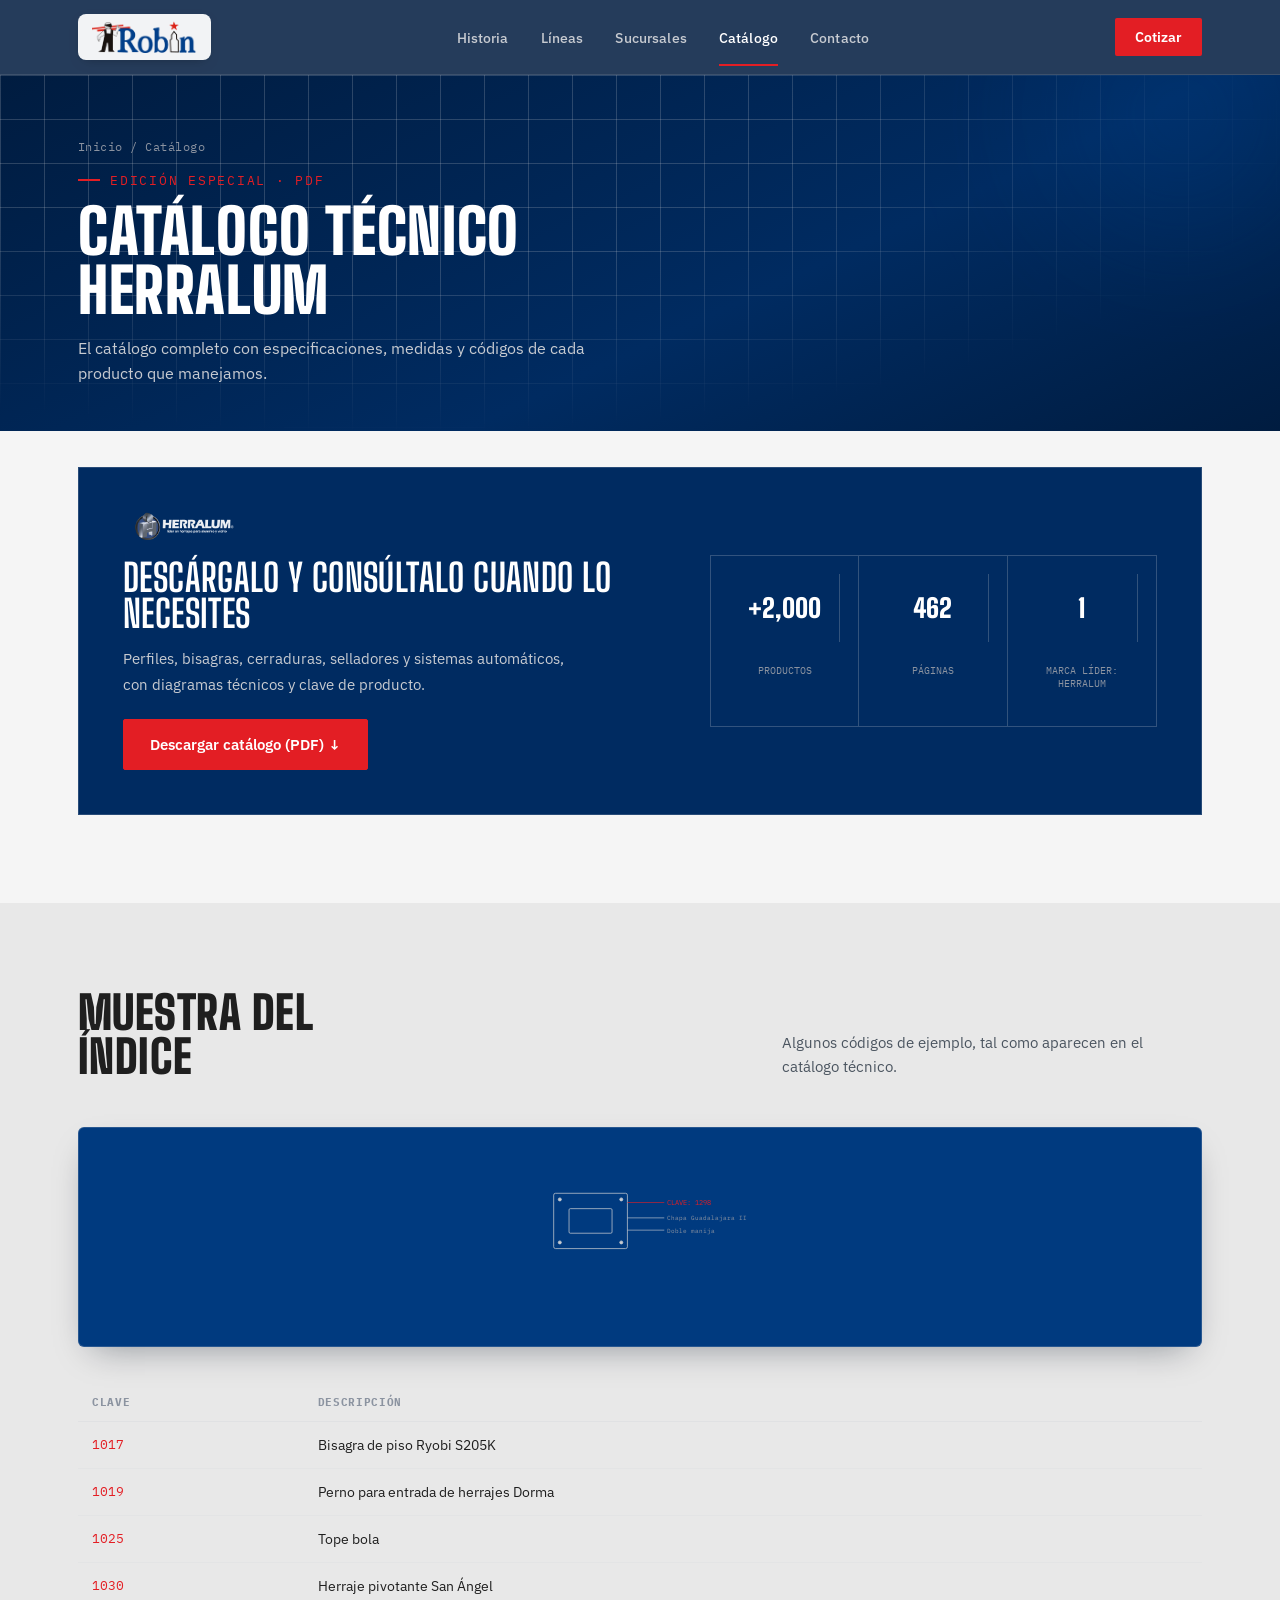
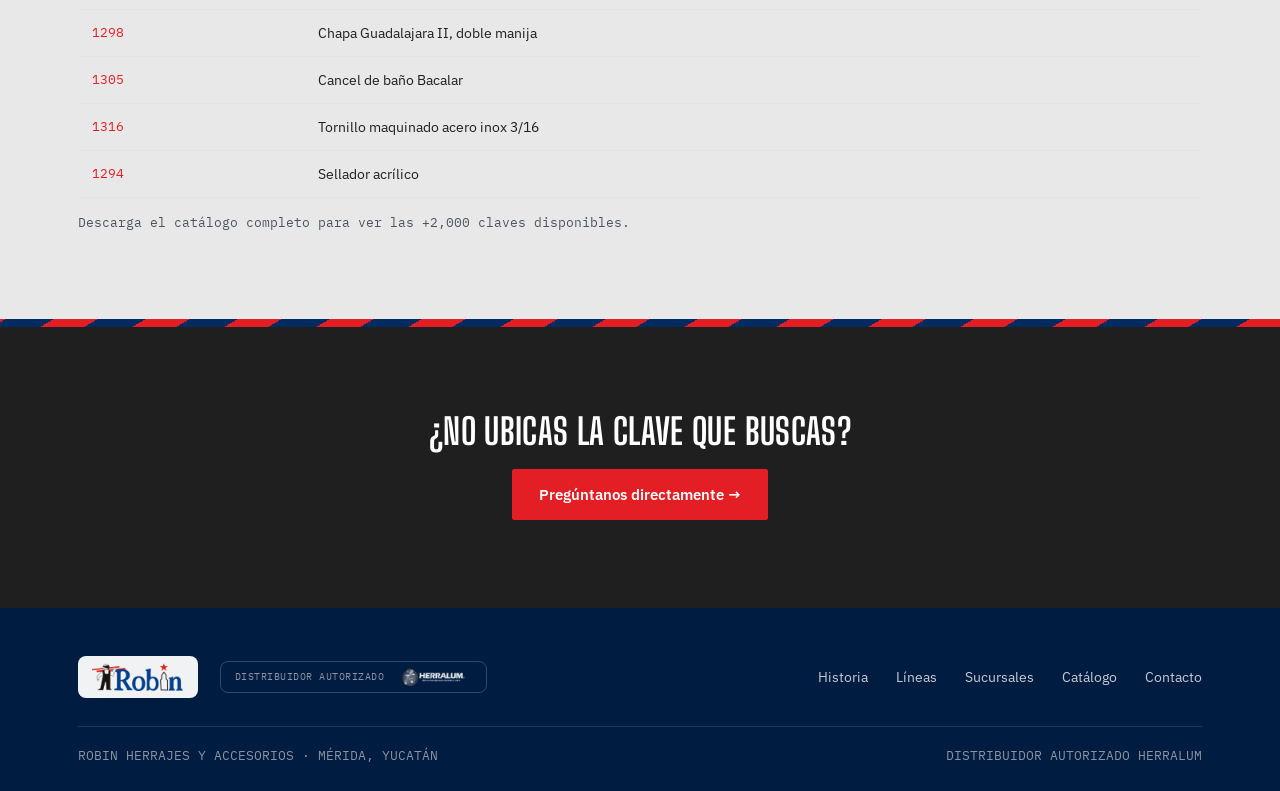
==== commit b0f87970: "Add files via upload" ====
--- a/catalogo.html
+++ b/catalogo.html
@@ -1,632 +1,881 @@
 <!DOCTYPE html>
-<html lang="es">
+<html lang="es-MX">
 <head>
-    <meta charset="UTF-8">
-    <meta name="viewport" content="width=device-width, initial-scale=1.0">
-    <meta name="description" content="Catálogo completo de herrajes para aluminio y vidrio - Robin Herrajes">
-    <title>Catálogo - Robin Herrajes</title>
-    <link rel="stylesheet" href="css/estilos.css">
-    <link rel="stylesheet" href="https://cdnjs.cloudflare.com/ajax/libs/font-awesome/6.4.0/css/all.min.css">
+<script>document.documentElement.classList.add('has-js');</script>
+<meta charset="UTF-8">
+<meta name="viewport" content="width=device-width, initial-scale=1.0">
+<title>Catálogo — Robin Herrajes y Accesorios</title>
+<meta name="description" content="Catálogo técnico Herralum completo: perfiles, herrajes y accesorios de aluminio con clave y especificaciones.">
+<link rel="preconnect" href="https://fonts.googleapis.com"><link href="https://fonts.googleapis.com/css2?family=Big+Shoulders+Display:wght@500;700;900&family=IBM+Plex+Sans:wght@400;500;600;700&family=IBM+Plex+Mono:wght@400;500;600&display=swap" rel="stylesheet">
+<style>
+
+  :root{
+    --navy:#003A7F;
+    --navy-deep:#002B61;
+    --navy-darker:#001C40;
+    --charcoal:#333333;
+    --charcoal-deep:#1F1F1F;
+    --robin-blue:#0056B3;
+    --robin-blue-lt:#5A93CE;
+    --red:#E31E24;
+    --red-lt:#E8484D;
+    --alu:#C7CBD1;
+    --alu-dim:#8B93A0;
+    --paper:#F5F5F5;
+    --paper-2:#E8E8E8;
+    --graphite:#1F1F1F;
+    --line: rgba(199,203,209,0.22);
+    --shadow-lg: 0 24px 60px -20px rgba(6,16,30,0.55);
+    --shadow-md: 0 14px 34px -14px rgba(6,16,30,0.4);
+    --ease: cubic-bezier(.16,.8,.24,1);
+  }
+  html.has-js .cat-card,
+  html.has-js .why-card,
+  html.has-js .value-card,
+  html.has-js .t-item,
+  html.has-js .line-detail,
+  html.has-js .branch-card{
+    opacity:0; transform:translateY(26px);
+    transition:opacity .7s var(--ease), transform .7s var(--ease), background .25s ease, box-shadow .3s var(--ease);
+  }
+  html.has-js .cat-card.in,
+  html.has-js .why-card.in,
+  html.has-js .value-card.in,
+  html.has-js .t-item.in,
+  html.has-js .line-detail.in,
+  html.has-js .branch-card.in{opacity:1; transform:translateY(0);}
+  *{box-sizing:border-box; margin:0; padding:0;}
+  html{scroll-behavior:smooth;}
+  html, body{overflow-x:hidden; max-width:100%;}
+  body{
+    font-family:'IBM Plex Sans', sans-serif;
+    background:var(--paper);
+    color:var(--graphite);
+    -webkit-font-smoothing:antialiased;
+  }
+  @media (prefers-reduced-motion: reduce){
+    *{animation-duration:0.01ms !important; animation-iteration-count:1 !important; transition-duration:0.01ms !important; scroll-behavior:auto !important;}
+  }
+  a{color:inherit;}
+  img{max-width:100%; display:block;}
+  .wrap{max-width:1180px; margin:0 auto; padding:0 28px;}
+  .eyebrow{
+    font-family:'IBM Plex Mono', monospace;
+    font-size:12.5px;
+    letter-spacing:0.14em;
+    text-transform:uppercase;
+    color:var(--red);
+    display:flex; align-items:center; gap:10px;
+  }
+  .eyebrow::before{content:""; width:22px; height:2px; background:var(--red); display:inline-block;}
+  h1,h2,h3{
+    font-family:'Big Shoulders Display', sans-serif;
+    text-transform:uppercase;
+    line-height:0.95;
+    letter-spacing:0.01em;
+  }
+  :focus-visible{outline:3px solid var(--red); outline-offset:3px;}
+
+  /* ===== NAV ===== */
+  header.nav{
+    position:sticky; top:0; z-index:50;
+    background:rgba(0,28,64,0.85);
+    backdrop-filter:blur(14px) saturate(1.4);
+    -webkit-backdrop-filter:blur(14px) saturate(1.4);
+    border-bottom:1px solid rgba(199,203,209,0.15);
+    transition:padding .25s var(--ease), box-shadow .25s var(--ease);
+  }
+  header.nav.scrolled{box-shadow:var(--shadow-md);}
+  header.nav.scrolled .nav-inner{padding-top:9px; padding-bottom:9px;}
+  .nav-inner{
+    display:flex; align-items:center; justify-content:space-between;
+    padding:14px 28px;
+    max-width:1180px; margin:0 auto;
+    transition:padding .25s var(--ease);
+  }
+  .nav-logo{
+    display:inline-flex; align-items:center;
+    background:rgba(255,255,255,0.94);
+    padding:7px 14px;
+    border-radius:8px;
+    box-shadow:0 4px 14px -6px rgba(0,0,0,0.35);
+    transition:padding .25s var(--ease);
+  }
+  header.nav.scrolled .nav-logo{padding:5px 12px;}
+  .nav-logo img{height:32px; width:auto; transition:height .25s var(--ease); display:block;}
+  header.nav.scrolled .nav-logo img{height:27px;}
+  .nav-links{display:flex; gap:32px; list-style:none;}
+  .nav-links a{
+    font-size:14px; font-weight:500; color:var(--alu);
+    text-decoration:none; letter-spacing:0.01em;
+  }
+  .nav-links a:hover{color:#fff;}
+  .nav-cta{
+    background:var(--red); color:#fff; border:none;
+    font-family:'IBM Plex Sans'; font-weight:600; font-size:14px;
+    padding:10px 20px; border-radius:2px; cursor:pointer;
+    text-decoration:none; white-space:nowrap;
+  }
+  .nav-cta:hover{background:#a92920;}
+  .nav-toggle{display:none; background:none; border:none; color:#fff; font-size:26px; cursor:pointer;}
+
+  /* ===== HERO ===== */
+  .hero{
+    background:
+      linear-gradient(155deg, var(--navy-darker) 0%, var(--navy-deep) 55%, var(--navy-darker) 100%);
+    position:relative;
+    overflow:hidden;
+    padding:76px 0 0;
+  }
+  .hero::before{
+    content:"";
+    position:absolute; inset:0;
+    background-image:
+      linear-gradient(var(--line) 1px, transparent 1px),
+      linear-gradient(90deg, var(--line) 1px, transparent 1px);
+    background-size:44px 44px;
+    mask-image:radial-gradient(ellipse 75% 70% at 50% 20%, #000 40%, transparent 90%);
+  }
+  .hero::after{
+    content:"";
+    position:absolute; inset:0;
+    background:radial-gradient(ellipse 70% 60% at 50% 0%, rgba(0,58,127,0) 0%, var(--navy-deep) 82%);
+    pointer-events:none;
+  }
+  .hero-glow{
+    position:absolute; z-index:1; pointer-events:none; border-radius:50%;
+    filter:blur(70px); opacity:0.5;
+  }
+  .hero-glow.g1{width:480px; height:480px; background:radial-gradient(circle,rgba(0,86,179,0.55),transparent 70%); top:-140px; right:-100px;}
+  .hero-glow.g2{width:360px; height:360px; background:radial-gradient(circle,rgba(227,30,36,0.35),transparent 70%); bottom:60px; left:-120px;}
+  .hero-stripes{
+    position:absolute; z-index:1; top:96px; right:-60px; width:340px; height:120px;
+    pointer-events:none; opacity:0.9;
+  }
+  .hero-inner{
+    position:relative; z-index:2;
+    display:grid; grid-template-columns:1.1fr 0.9fr; gap:40px; align-items:center;
+    padding-bottom:60px;
+  }
+  .hero-copy .eyebrow{color:var(--alu); margin-bottom:18px;}
+  .hero-copy .eyebrow::before{background:var(--red);}
+  .hero h1{
+    color:#fff;
+    font-size:clamp(44px,6.4vw,84px);
+    font-weight:900;
+    margin-bottom:22px;
+  }
+  .hero h1 span{
+    color:var(--robin-blue-lt); position:relative; display:inline-block;
+  }
+  .hero h1 span::after{
+    content:""; position:absolute; left:-4px; right:-6px; bottom:6px; height:0.28em;
+    background:rgba(227,30,36,0.9); z-index:-1;
+    transform:skewX(-8deg) scaleX(0); transform-origin:left;
+    animation:swipeIn .7s var(--ease) 0.5s forwards;
+  }
+  @keyframes swipeIn{ to{ transform:skewX(-8deg) scaleX(1); } }
+  .diagram-line{ stroke-dasharray:900; stroke-dashoffset:900; animation:drawLine 2s var(--ease) 0.3s forwards; }
+  @keyframes drawLine{ to{ stroke-dashoffset:0; } }
+  .scroll-cue{
+    position:relative; z-index:2; display:flex; justify-content:center; padding:6px 0 18px;
+  }
+  .scroll-cue span{
+    width:1px; height:34px; background:linear-gradient(var(--red), transparent);
+    display:block; animation:cueMove 1.8s ease-in-out infinite;
+  }
+  @keyframes cueMove{ 0%,100%{opacity:.3; transform:translateY(0);} 50%{opacity:1; transform:translateY(6px);} }
+  .hero p.lead{
+    color:var(--alu);
+    font-size:18px; line-height:1.6;
+    max-width:480px;
+    margin-bottom:32px;
+  }
+  .hero-actions{display:flex; gap:14px; flex-wrap:wrap;}
+  .btn-primary{
+    background:var(--red); color:#fff; text-decoration:none;
+    font-weight:600; font-size:15px;
+    padding:15px 26px; border-radius:2px;
+    display:inline-flex; align-items:center; gap:10px;
+    border:1px solid var(--red);
+    position:relative; overflow:hidden; isolation:isolate;
+    transition:transform .25s var(--ease), box-shadow .25s var(--ease);
+  }
+  .btn-primary::before{
+    content:""; position:absolute; inset:0; z-index:-1;
+    background:var(--red-lt);
+    transform:translateX(-100%); transition:transform .32s var(--ease);
+  }
+  .btn-primary:hover{transform:translateY(-2px); box-shadow:0 14px 28px -10px rgba(227,30,36,0.5);}
+  .btn-primary:hover::before{transform:translateX(0);}
+  .btn-ghost{
+    color:#fff; text-decoration:none; font-weight:600; font-size:15px;
+    padding:15px 26px; border-radius:2px;
+    border:1px solid rgba(199,203,209,0.4);
+    display:inline-flex; align-items:center; gap:10px;
+    transition:border-color .2s ease, transform .25s var(--ease), background .2s ease;
+  }
+  .btn-ghost:hover{border-color:#fff; background:rgba(255,255,255,0.06); transform:translateY(-2px);}
+
+  /* Technical blueprint illustration of an aluminum profile cross-section */
+  .hero-diagram{position:relative;}
+  .hero-diagram svg{width:100%; height:auto;}
+  .diagram-label{
+    font-family:'IBM Plex Mono', monospace;
+    font-size:11px; fill:var(--alu-dim);
+    letter-spacing:0.05em;
+  }
+  .diagram-line{stroke:var(--alu); stroke-width:1; fill:none;}
+  .diagram-dim{stroke:var(--red); stroke-width:1;}
+
+  .hero-strip{
+    border-top:1px solid rgba(199,203,209,0.18);
+    background:var(--navy-deep);
+    position:relative; z-index:2;
+  }
+  .hero-strip .wrap{
+    display:flex; flex-wrap:wrap; gap:0;
+    padding:0;
+  }
+  .strip-item{
+    flex:1 1 200px;
+    padding:22px 24px;
+    border-right:1px solid rgba(199,203,209,0.14);
+    transition:background .25s ease;
+  }
+  .strip-item:hover{background:rgba(255,255,255,0.03);}
+  .strip-item:last-child{border-right:none;}
+  .strip-item .num{
+    font-family:'Big Shoulders Display'; font-weight:700;
+    font-size:30px; color:#fff; line-height:1;
+  }
+  .strip-item .lbl{
+    font-family:'IBM Plex Mono'; font-size:11.5px; color:var(--alu-dim);
+    letter-spacing:0.04em; margin-top:6px; text-transform:uppercase;
+  }
+
+  /* ===== STRIPE DIVIDER (logo motif) ===== */
+  .stripe-divider{
+    height:8px;
+    background:var(--navy-deep);
+    background-image:repeating-linear-gradient(-30deg, var(--red) 0 22px, transparent 22px 46px);
+  }
+
+  /* ===== GALLERY (real project photos) ===== */
+  .gallery-section{background:var(--paper-2);}
+  .gallery-grid{
+    display:grid; grid-template-columns:repeat(4, 1fr); grid-auto-rows:160px; gap:14px;
+  }
+  .gallery-item{
+    position:relative; overflow:hidden; border-radius:6px;
+    box-shadow:var(--shadow-md);
+  }
+  .gallery-item img{
+    width:100%; height:100%; object-fit:cover; display:block;
+    transition:transform .5s var(--ease);
+  }
+  .gallery-item:hover img{transform:scale(1.07);}
+  .gallery-item::after{
+    content:""; position:absolute; inset:0;
+    background:linear-gradient(to top, rgba(0,28,64,0.82) 0%, rgba(0,28,64,0) 46%);
+    opacity:0; transition:opacity .3s ease;
+  }
+  .gallery-item:hover::after{opacity:1;}
+  .gallery-cap{
+    position:absolute; left:14px; right:14px; bottom:12px; color:#fff;
+    font-family:'IBM Plex Mono'; font-size:11.5px; letter-spacing:0.03em;
+    opacity:0; transform:translateY(6px);
+    transition:opacity .3s ease, transform .3s ease;
+  }
+  .gallery-item:hover .gallery-cap{opacity:1; transform:translateY(0);}
+  .gallery-item.big{grid-column:span 2; grid-row:span 2;}
+  @media (max-width: 880px){
+    .gallery-grid{grid-template-columns:repeat(2,1fr); grid-auto-rows:140px;}
+    .gallery-item.big{grid-column:span 2; grid-row:span 1;}
+  }
+  @media (max-width: 520px){
+    .gallery-grid{grid-template-columns:1fr; grid-auto-rows:180px;}
+    .gallery-item.big{grid-column:span 1;}
+  }
+
+  /* ===== SECTION GENERIC ===== */
+  section{padding:88px 0;}
+  .section-head{
+    display:flex; justify-content:space-between; align-items:flex-end;
+    gap:24px; margin-bottom:48px; flex-wrap:wrap;
+  }
+  .section-head h2{font-size:clamp(30px,4vw,46px); font-weight:900;}
+  .section-head p{color:#4b5560; max-width:420px; font-size:15px; line-height:1.6;}
+
+  /* ===== QUIENES SOMOS / NAMEPLATE ===== */
+  .about{background:var(--paper);}
+  .about-grid{display:grid; grid-template-columns:1fr 1fr; gap:56px; align-items:center;}
+  .about-copy p{font-size:16px; line-height:1.75; color:#333c44; margin-bottom:16px;}
+  .about-copy p:last-child{margin-bottom:0;}
+  .nameplate{
+    background:var(--graphite);
+    border:1px solid #2a3138;
+    border-radius:4px;
+    padding:32px;
+    position:relative;
+  }
+  .nameplate::before{
+    content:"";
+    position:absolute; top:10px; left:10px; right:10px; bottom:10px;
+    border:1px dashed rgba(199,203,209,0.25);
+    border-radius:2px;
+    pointer-events:none;
+  }
+  .nameplate-row{
+    display:grid; grid-template-columns:1fr 1fr; gap:24px;
+    padding:18px 6px;
+    border-bottom:1px solid rgba(199,203,209,0.15);
+  }
+  .nameplate-row:last-child{border-bottom:none;}
+  .nameplate-row .k{
+    font-family:'IBM Plex Mono'; font-size:11px; color:var(--alu-dim);
+    text-transform:uppercase; letter-spacing:0.08em;
+  }
+  .nameplate-row .v{
+    font-family:'Big Shoulders Display'; font-weight:700;
+    font-size:22px; color:#fff; margin-top:4px;
+  }
+
+  /* ===== CATEGORIES ===== */
+  .categories{background:var(--paper); color:var(--graphite);}
+  .categories .section-head h2{color:var(--graphite);}
+  .categories .section-head p{color:#4b5560;}
+  .cat-grid{
+    display:grid; grid-template-columns:repeat(3,1fr); gap:18px;
+  }
+  .cat-card{
+    background:var(--navy);
+    padding:32px 26px;
+    border-radius:6px;
+    box-shadow:var(--shadow-md);
+    position:relative; z-index:1; overflow:hidden;
+    transition:background .25s ease, transform .3s var(--ease), box-shadow .3s var(--ease);
+  }
+  .cat-card::before{
+    content:""; position:absolute; left:0; top:0; bottom:0; width:0;
+    background:var(--red); transition:width .3s var(--ease);
+  }
+  .cat-card:hover{background:var(--navy-deep); transform:translateY(-6px); box-shadow:var(--shadow-lg); z-index:2;}
+  .cat-card:hover::before{width:3px;}
+  .cat-card:hover svg{transform:scale(1.08) translateX(2px);}
+  .cat-code{
+    font-family:'IBM Plex Mono'; font-size:12px; color:var(--red);
+    letter-spacing:0.06em; margin-bottom:18px; display:block;
+  }
+  .cat-card svg{width:48px; height:48px; margin-bottom:18px; transition:transform .3s var(--ease);}
+  .cat-card h3{font-size:22px; font-weight:700; margin-bottom:10px; color:#fff;}
+  .cat-card p{font-size:14px; color:var(--alu); line-height:1.6;}
+
+  /* ===== WHY ===== */
+  .why{background:var(--paper-2);}
+  .why-grid{display:grid; grid-template-columns:repeat(4,1fr); gap:0; border-top:1px solid #c7ccd0; border-left:1px solid #c7ccd0;}
+  .why-card{
+    padding:30px 24px; border-right:1px solid #c7ccd0; border-bottom:1px solid #c7ccd0;
+    background:var(--paper-2); position:relative;
+    transition:background .25s ease, box-shadow .3s var(--ease), transform .3s var(--ease);
+  }
+  .why-card:hover{background:#fff; box-shadow:var(--shadow-md); transform:translateY(-4px); z-index:1;}
+  .why-card .n{font-family:'IBM Plex Mono'; font-size:12px; color:var(--red); margin-bottom:14px; display:block;}
+  .why-card h3{font-size:19px; font-weight:700; text-transform:none; font-family:'IBM Plex Sans'; letter-spacing:0; margin-bottom:8px;}
+  .why-card p{font-size:14px; color:#4b5560; line-height:1.6;}
+
+  /* ===== CATALOG DOWNLOAD ===== */
+  .catalog{background:var(--charcoal-deep); color:#fff;}
+  .catalog-inner{
+    display:grid; grid-template-columns:1fr auto; gap:32px; align-items:center;
+    border:1px solid rgba(199,203,209,0.16);
+    padding:40px;
+    background:var(--charcoal);
+    flex-wrap:wrap;
+  }
+  .catalog-inner h2{font-size:clamp(26px,3.4vw,38px); color:#fff; margin-bottom:10px;}
+  .catalog-inner p{color:var(--alu); font-size:15px; max-width:520px; line-height:1.6;}
+  .catalog-meta{
+    font-family:'IBM Plex Mono'; font-size:12px; color:var(--alu-dim);
+    margin-top:14px; letter-spacing:0.03em;
+  }
+
+  /* ===== SUCURSALES ===== */
+  .branches{background:var(--paper); color:var(--graphite);}
+  .branches .section-head h2{color:var(--graphite);}
+  .branches .section-head p{color:#4b5560;}
+  .branches-grid{display:grid; grid-template-columns:0.9fr 1.1fr; gap:18px;}
+  .branches-map{background:var(--navy-deep); min-height:420px; position:relative; border-radius:6px; overflow:hidden; box-shadow:var(--shadow-md);}
+  .branches-map iframe{width:100%; height:100%; min-height:420px; border:0; filter:grayscale(0.3) contrast(1.05);}
+  .branches-list{
+    display:flex; flex-direction:column;
+    background:var(--navy); border-radius:6px; overflow:hidden; box-shadow:var(--shadow-md);
+  }
+  .branch-card{
+    padding:26px 28px;
+    border-bottom:1px solid rgba(199,203,209,0.14);
+    border-left:3px solid transparent;
+    display:grid; grid-template-columns:auto 1fr; gap:20px;
+    transition:background .25s ease, border-color .25s ease;
+    width:100%; background:none; border-top:none; border-right:none;
+    font-family:inherit; text-align:left; cursor:pointer; color:inherit;
+    position:relative;
+  }
+  .branch-card .addr, .branch-card .tel{display:block;}
+  .branch-card:hover{background:rgba(255,255,255,0.05);}
+  .branch-card.active{background:rgba(255,255,255,0.07); border-left-color:var(--red);}
+  .branch-card.active .branch-tag{color:var(--red-lt);}
+  .branch-card.active h3::after{
+    content:"● viendo en mapa"; margin-left:10px;
+    font-family:'IBM Plex Mono'; font-size:9.5px; color:var(--red-lt);
+    letter-spacing:0.04em; font-weight:400; text-transform:uppercase;
+  }
+  .branch-card:last-child{border-bottom:none;}
+  .branch-tag{
+    font-family:'IBM Plex Mono'; font-size:11px; color:var(--red);
+    letter-spacing:0.06em; padding-top:2px; white-space:nowrap;
+    transition:color .25s ease;
+    display:flex; flex-direction:column; align-items:center; gap:6px; width:34px;
+  }
+  .branch-tag svg{width:20px; height:20px; color:var(--red);}
+  .branch-body{display:block;}
+  .branch-card h3{
+    font-family:'IBM Plex Sans'; text-transform:none; letter-spacing:0;
+    font-size:17px; font-weight:600; color:#fff; margin-bottom:6px;
+  }
+  .branch-card .addr{font-size:14px; color:var(--alu); line-height:1.6; margin-bottom:6px;}
+  .branch-card .tel{font-size:14px; color:var(--alu); font-family:'IBM Plex Mono'; letter-spacing:0.01em;}
+  .branch-card .meta{font-size:12px; color:var(--alu-dim); margin-top:4px; display:block;}
+  .branch-card.preview{
+    position:relative;
+    background:repeating-linear-gradient(-45deg, rgba(224,72,60,0.06) 0 10px, rgba(224,72,60,0.02) 10px 20px);
+  }
+  .branch-card.preview .branch-tag{color:var(--red-lt);}
+  .branch-card.preview em{color:var(--red-lt); font-style:normal; font-size:12px; font-weight:400;}
+  .branch-card.pending h3{color:var(--alu);}
+  .branch-card.pending .addr{
+    border:1px dashed rgba(199,203,209,0.4);
+    padding:8px 10px; border-radius:2px;
+    font-family:'IBM Plex Mono'; font-size:11.5px;
+    letter-spacing:0.03em; text-transform:uppercase;
+  }
+  @media (max-width: 880px){
+    .branches-grid{grid-template-columns:1fr;}
+    .branches-map{min-height:280px;}
+    .branches-map iframe{min-height:280px;}
+  }
+
+  /* ===== CONTACT ===== */
+  .contact{background:var(--paper);}
+  .contact-grid{display:grid; grid-template-columns:1fr 1fr; gap:56px;}
+  .contact-info h2{font-size:clamp(30px,4vw,44px); margin-bottom:18px;}
+  .contact-info p{color:#4b5560; font-size:15px; line-height:1.7; margin-bottom:28px; max-width:420px;}
+  .info-line{display:flex; gap:14px; padding:16px 0; border-top:1px solid #c7ccd0;}
+  .info-line:last-child{border-bottom:1px solid #c7ccd0;}
+  .info-line .k{font-family:'IBM Plex Mono'; font-size:11px; color:var(--alu-dim); text-transform:uppercase; letter-spacing:0.06em; width:110px; flex-shrink:0; padding-top:2px;}
+  .info-line .v{font-size:15px; font-weight:500;}
+
+  form.quote{background:var(--graphite); padding:36px; border-radius:4px;}
+  form.quote .f-row{margin-bottom:18px;}
+  form.quote label{
+    display:block; font-family:'IBM Plex Mono'; font-size:11px; color:var(--alu-dim);
+    text-transform:uppercase; letter-spacing:0.06em; margin-bottom:8px;
+  }
+  form.quote input, form.quote select, form.quote textarea{
+    width:100%; background:#1c2229; border:1px solid #313a42; color:#fff;
+    padding:12px 14px; font-family:'IBM Plex Sans'; font-size:14px; border-radius:2px;
+  }
+  form.quote input:focus, form.quote select:focus, form.quote textarea:focus{
+    outline:none; border-color:var(--robin-blue-lt);
+  }
+  form.quote textarea{resize:vertical; min-height:90px;}
+  form.quote button{
+    width:100%; background:var(--red); color:#fff; border:none;
+    padding:15px; font-family:'IBM Plex Sans'; font-weight:600; font-size:15px;
+    border-radius:2px; cursor:pointer; margin-top:6px;
+  }
+  form.quote button:hover{background:#a92920;}
+  .form-note{font-family:'IBM Plex Mono'; font-size:11px; color:var(--alu-dim); margin-top:14px; text-align:center;}
+
+  /* ===== FOOTER ===== */
+  footer{background:var(--navy-darker); color:var(--alu); padding:48px 0 28px;}
+  .footer-grid{display:flex; justify-content:space-between; align-items:center; flex-wrap:wrap; gap:24px; padding-bottom:28px; border-bottom:1px solid rgba(199,203,209,0.15);}
+  .footer-logo{
+    display:inline-flex; align-items:center;
+    background:rgba(255,255,255,0.94);
+    padding:7px 14px; border-radius:8px;
+  }
+  .herralum-badge{
+    display:flex; align-items:center; gap:10px;
+    padding:6px 14px; border:1px solid rgba(199,203,209,0.25); border-radius:8px;
+  }
+  .herralum-badge span{font-family:'IBM Plex Mono'; font-size:10px; color:var(--alu-dim); text-transform:uppercase; letter-spacing:0.05em;}
+  .herralum-badge img{height:18px; opacity:0.9;}
+  .footer-logo img{height:28px; display:block;}
+  .footer-links{display:flex; gap:28px; list-style:none; font-size:14px;}
+  .footer-links a{text-decoration:none; color:var(--alu);}
+  .footer-links a:hover{color:#fff;}
+  .footer-bottom{display:flex; justify-content:space-between; padding-top:20px; font-size:12.5px; color:var(--alu-dim); flex-wrap:wrap; gap:10px; font-family:'IBM Plex Mono';}
+
+  /* ===== RESPONSIVE ===== */
+  @media (max-width: 880px){
+    .nav-links{display:none;}
+    .nav-toggle{display:block;}
+    .hero-inner{grid-template-columns:1fr; padding-bottom:40px;}
+    .hero-diagram{order:-1; max-width:320px; margin:0 auto 20px;}
+    .about-grid{grid-template-columns:1fr; gap:36px;}
+    .cat-grid{grid-template-columns:1fr;}
+    .why-grid{grid-template-columns:1fr 1fr;}
+    .catalog-inner{grid-template-columns:1fr;}
+    .contact-grid{grid-template-columns:1fr;}
+    .footer-grid{flex-direction:column; align-items:flex-start;}
+  }
+  @media (max-width: 520px){
+    .why-grid{grid-template-columns:1fr;}
+    .strip-item{flex:1 1 50%;}
+    section{padding:64px 0;}
+  }
+
+  /* ===== INTERIOR PAGE HEAD ===== */
+  .page-head{
+    background:linear-gradient(155deg, var(--navy-darker) 0%, var(--navy-deep) 60%, var(--navy-darker) 100%);
+    position:relative;
+    overflow:hidden;
+    padding:64px 0 44px;
+  }
+  .page-head::before{
+    content:"";
+    position:absolute; inset:0;
+    background-image:
+      linear-gradient(var(--line) 1px, transparent 1px),
+      linear-gradient(90deg, var(--line) 1px, transparent 1px);
+    background-size:44px 44px;
+    mask-image:radial-gradient(ellipse 80% 90% at 30% 20%, #000 40%, transparent 90%);
+  }
+  .page-head .hero-glow.g1{width:360px; height:360px; top:-140px; right:-80px;}
+  .page-head > .wrap{position:relative; z-index:2;}
+  .breadcrumb{
+    font-family:'IBM Plex Mono'; font-size:12px; color:var(--alu-dim);
+    letter-spacing:0.04em; margin-bottom:18px;
+  }
+  .breadcrumb a{text-decoration:none; color:var(--alu-dim);}
+  .breadcrumb a:hover{color:#fff;}
+  .page-head h1{
+    color:#fff; font-size:clamp(38px,5.2vw,62px); font-weight:900;
+  }
+  .page-head p.lead{color:var(--alu); font-size:16px; max-width:520px; margin-top:16px; line-height:1.6;}
+  .nav-links a.active{color:#fff; position:relative;}
+  .nav-links a.active::after{content:""; position:absolute; left:0; right:0; bottom:-19px; height:2px; background:var(--red);}
+  header.nav{position:sticky; top:0;}
+  .nav-inner{position:relative;}
+
+  /* ===== TIMELINE (Historia) ===== */
+  .timeline{max-width:760px; margin:0 auto;}
+  .t-item{
+    display:grid; grid-template-columns:100px 1fr; gap:28px;
+    padding:30px 0; border-top:1px solid #c7ccd0;
+  }
+  .t-item:last-child{border-bottom:1px solid #c7ccd0;}
+  .t-year{font-family:'Big Shoulders Display'; font-weight:900; font-size:30px; color:var(--robin-blue);}
+  .t-item h3{font-family:'IBM Plex Sans'; text-transform:none; letter-spacing:0; font-size:18px; font-weight:600; margin-bottom:8px;}
+  .t-item p{font-size:14.5px; color:#4b5560; line-height:1.7;}
+
+  .values-grid{display:grid; grid-template-columns:repeat(3,1fr); gap:1px; background:#c7ccd0; border:1px solid #c7ccd0; margin-top:20px;}
+  .value-card{background:var(--paper); padding:28px 24px; transition:background .25s ease, box-shadow .3s var(--ease), transform .3s var(--ease);}
+  .value-card:hover{background:#fff; box-shadow:var(--shadow-md); transform:translateY(-4px);}
+  .value-card .n{font-family:'IBM Plex Mono'; font-size:11px; color:var(--red); letter-spacing:0.06em; display:block; margin-bottom:12px;}
+  .value-card h3{font-family:'IBM Plex Sans'; text-transform:none; letter-spacing:0; font-size:17px; font-weight:600; margin-bottom:8px;}
+  .value-card p{font-size:14px; color:#4b5560; line-height:1.6;}
+
+  /* ===== LINEAS DETAIL PAGE ===== */
+  .line-detail{
+    display:grid; grid-template-columns:1fr 1fr; gap:48px; align-items:center;
+    padding:56px 0; border-top:1px solid #c7ccd0;
+  }
+  .line-detail:last-of-type{border-bottom:1px solid #c7ccd0;}
+  .line-detail.rev{grid-template-columns:1fr 1fr;}
+  .line-detail.rev .ld-copy{order:2;}
+  .line-detail.rev .ld-visual{order:1;}
+  .ld-code{font-family:'IBM Plex Mono'; font-size:12px; color:var(--red); letter-spacing:0.06em; display:block; margin-bottom:14px;}
+  .ld-copy h2{font-size:clamp(26px,3.2vw,36px); margin-bottom:16px;}
+  .ld-copy p{font-size:15px; color:#4b5560; line-height:1.7; margin-bottom:18px;}
+  .ld-list{list-style:none; margin-top:16px;}
+  .ld-list li{
+    font-size:14px; padding:10px 0; border-top:1px solid #c7ccd0;
+    display:flex; justify-content:space-between; color:#333c44;
+  }
+  .ld-visual{
+    background:var(--navy); border:1px solid rgba(199,203,209,0.2);
+    aspect-ratio:1/0.85; display:flex; align-items:center; justify-content:center;
+    padding:30px; border-radius:6px; overflow:hidden; box-shadow:var(--shadow-md);
+  }
+  .ld-visual svg{width:70%; height:70%;}
+  .ld-visual.photo{padding:0;}
+  .ld-visual.photo img{width:100%; height:100%; object-fit:cover; display:block;}
+  @media (max-width: 780px){
+    .line-detail, .line-detail.rev{grid-template-columns:1fr;}
+    .line-detail.rev .ld-copy, .line-detail.rev .ld-visual{order:initial;}
+  }
+
+  /* ===== CATALOGO PAGE ===== */
+  .cat-hero-panel{
+    display:grid; grid-template-columns:1.1fr 0.9fr; gap:40px; align-items:center;
+    background:var(--navy-deep); border:1px solid rgba(199,203,209,0.2);
+    padding:44px; color:#fff;
+  }
+  .cat-hero-panel h2{font-size:clamp(26px,3.4vw,38px); margin-bottom:14px;}
+  .cat-hero-panel p{color:var(--alu); font-size:15px; line-height:1.7; margin-bottom:22px; max-width:460px;}
+  .cat-stats{display:flex; gap:0; border:1px solid rgba(199,203,209,0.25);}
+  .cat-stats div{flex:1; padding:18px; border-right:1px solid rgba(199,203,209,0.25); text-align:center;}
+  .cat-stats div:last-child{border-right:none;}
+  .cat-stats .num{font-family:'Big Shoulders Display'; font-weight:900; font-size:26px;}
+  .cat-stats .lbl{font-family:'IBM Plex Mono'; font-size:10px; color:var(--alu-dim); margin-top:4px; text-transform:uppercase;}
+
+  .brand-list{display:grid; grid-template-columns:repeat(4,1fr); gap:1px; background:#c7ccd0; border:1px solid #c7ccd0; margin-top:12px;}
+  .brand-item{background:var(--paper); padding:22px; text-align:center; font-family:'IBM Plex Mono'; font-size:13px; letter-spacing:0.04em; color:#333c44;}
+
+  .index-table{width:100%; border-collapse:collapse; margin-top:8px;}
+  .index-table th{
+    text-align:left; font-family:'IBM Plex Mono'; font-size:11px; color:var(--alu-dim);
+    text-transform:uppercase; letter-spacing:0.06em; padding:12px 14px; border-bottom:1px solid rgba(199,203,209,0.25);
+  }
+  .index-table td{padding:14px; border-bottom:1px solid rgba(199,203,209,0.14); font-size:14px;}
+  .index-table tr:hover td{background:rgba(199,203,209,0.05);}
+  .index-table .code{font-family:'IBM Plex Mono'; color:var(--red); font-size:13px;}
+
+  /* ===== CONTACTO PAGE (standalone) ===== */
+  /* ===== CONTACTO PAGE (redesign) ===== */
+  .quick-contact-grid{display:grid; grid-template-columns:repeat(4,1fr); gap:16px;}
+  .quick-contact-card{
+    display:flex; flex-direction:column; gap:10px;
+    background:#fff; border:1px solid #c7ccd0; border-radius:8px;
+    padding:22px 20px; text-decoration:none; color:var(--graphite);
+    box-shadow:var(--shadow-md);
+    transition:transform .3s var(--ease), box-shadow .3s var(--ease), border-color .25s ease;
+  }
+  .quick-contact-card:hover{transform:translateY(-4px); border-color:var(--robin-blue-lt); box-shadow:var(--shadow-lg);}
+  .qc-icon{color:var(--robin-blue); width:22px;}
+  .qc-icon.wa{color:#25D366;}
+  .qc-label{font-family:'IBM Plex Mono'; font-size:11px; color:var(--alu-dim); text-transform:uppercase; letter-spacing:0.05em;}
+  .qc-value{font-size:15px; font-weight:600;}
+
+  .contact-split{display:grid; grid-template-columns:0.85fr 1.15fr; gap:0; border-radius:8px; overflow:hidden; box-shadow:var(--shadow-lg);}
+  .contact-photo{position:relative; min-height:100%;}
+  .contact-photo img{width:100%; height:100%; object-fit:cover; display:block; min-height:420px;}
+  .contact-photo-cap{
+    position:absolute; left:0; right:0; bottom:0; padding:28px 26px;
+    background:linear-gradient(to top, rgba(0,28,64,0.92) 10%, rgba(0,28,64,0.1));
+    color:#fff;
+  }
+  .contact-photo-cap p{font-size:14px; line-height:1.6; color:var(--alu); max-width:280px;}
+  .f-grid{display:grid; grid-template-columns:1fr 1fr; gap:16px 18px;}
+
+  .branch-chip-row{display:grid; grid-template-columns:repeat(4,1fr); gap:14px;}
+  .branch-chip{
+    display:flex; flex-direction:column; gap:5px; text-decoration:none; color:var(--graphite);
+    background:#fff; border:1px solid #c7ccd0; border-radius:8px; padding:18px 18px;
+    transition:transform .3s var(--ease), box-shadow .3s var(--ease), border-color .25s ease;
+    box-shadow:var(--shadow-md);
+  }
+  .branch-chip:hover{transform:translateY(-4px); box-shadow:var(--shadow-lg); border-color:var(--red-lt);}
+  .bc-name{font-family:'Big Shoulders Display'; font-weight:700; font-size:18px; text-transform:uppercase;}
+  .bc-addr{font-size:12.5px; color:#4b5560;}
+  .bc-rating{font-family:'IBM Plex Mono'; font-size:11.5px; color:var(--red);}
+
+  @media (max-width: 880px){
+    .quick-contact-grid{grid-template-columns:1fr 1fr;}
+    .contact-split{grid-template-columns:1fr;}
+    .contact-photo img{min-height:220px;}
+    .f-grid{grid-template-columns:1fr;}
+    .branch-chip-row{grid-template-columns:1fr 1fr;}
+  }
+  @media (max-width: 520px){
+    .quick-contact-grid{grid-template-columns:1fr;}
+    .branch-chip-row{grid-template-columns:1fr;}
+  }
+
+  .contact-page-grid{display:grid; grid-template-columns:0.9fr 1.1fr; gap:0; border:1px solid #c7ccd0;}
+  .contact-channels{padding:8px 0;}
+  .channel-row{display:flex; gap:18px; padding:22px 26px; border-bottom:1px solid #c7ccd0;}
+  .channel-row .k{font-family:'IBM Plex Mono'; font-size:11px; color:var(--alu-dim); text-transform:uppercase; width:100px; flex-shrink:0; padding-top:2px;}
+  .channel-row .v{font-size:15px; font-weight:500;}
+  .channel-row .v a{text-decoration:underline;}
+  .contact-form-wrap{background:var(--graphite); padding:40px;}
+
+</style>
+
 </head>
 <body>
-
-<!-- HEADER -->
-<header class="header">
-    <nav class="navbar">
-        <div class="container">
-            <div class="logo">
-                <img src="img/logo.png" alt="Robin" style="height: 40px; margin-right: 10px;">
-                <span>Robin Herrajes</span>
-            </div>
-            <ul class="nav-menu">
-                <li><a href="index.html">Inicio</a></li>
-                <li><a href="catalogo.html" class="active">Catálogo</a></li>
-                <li><a href="sobre-nosotros.html">Nosotros</a></li>
-                <li><a href="contacto.html">Contacto</a></li>
-            </ul>
-            <div class="hamburger">
-                <span></span>
-                <span></span>
-                <span></span>
-            </div>
+<header class="nav">
+  <div class="nav-inner wrap">
+    <a href="index.html" class="nav-logo"><img src="[data-uri]